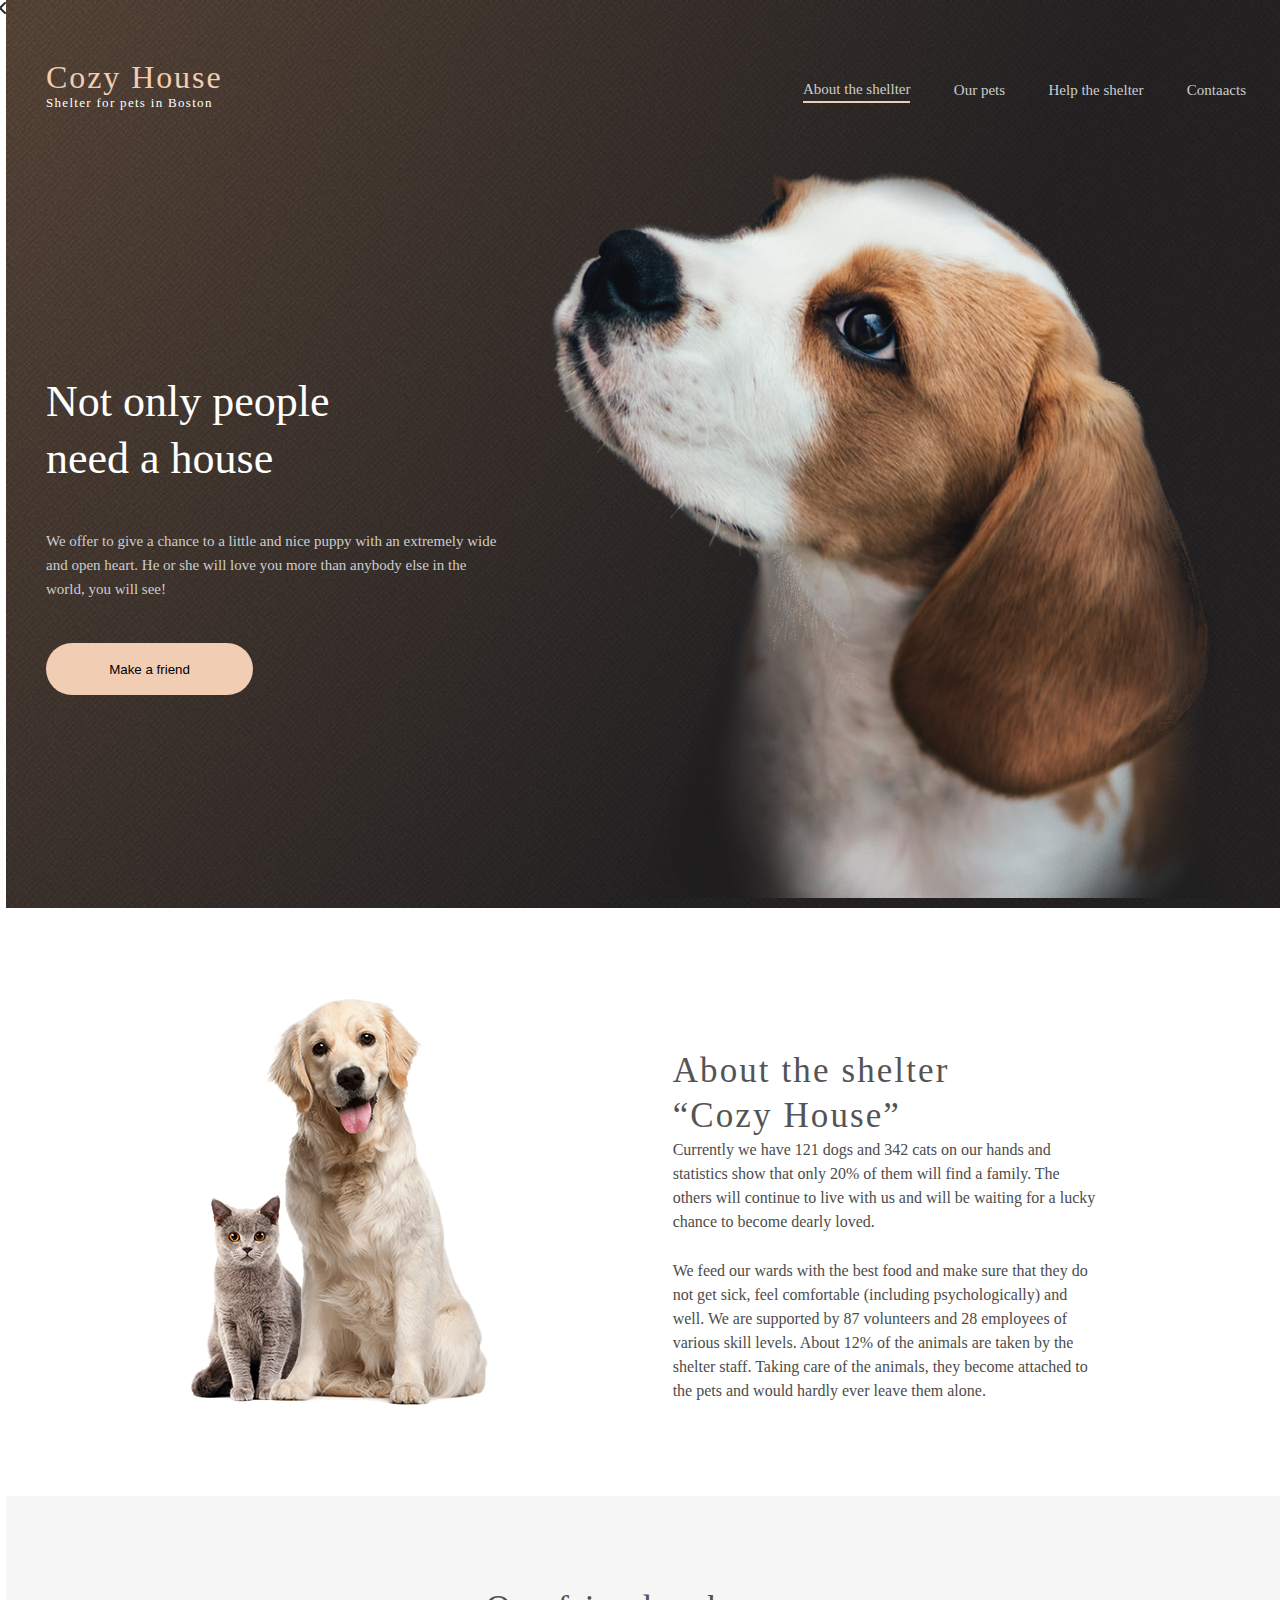
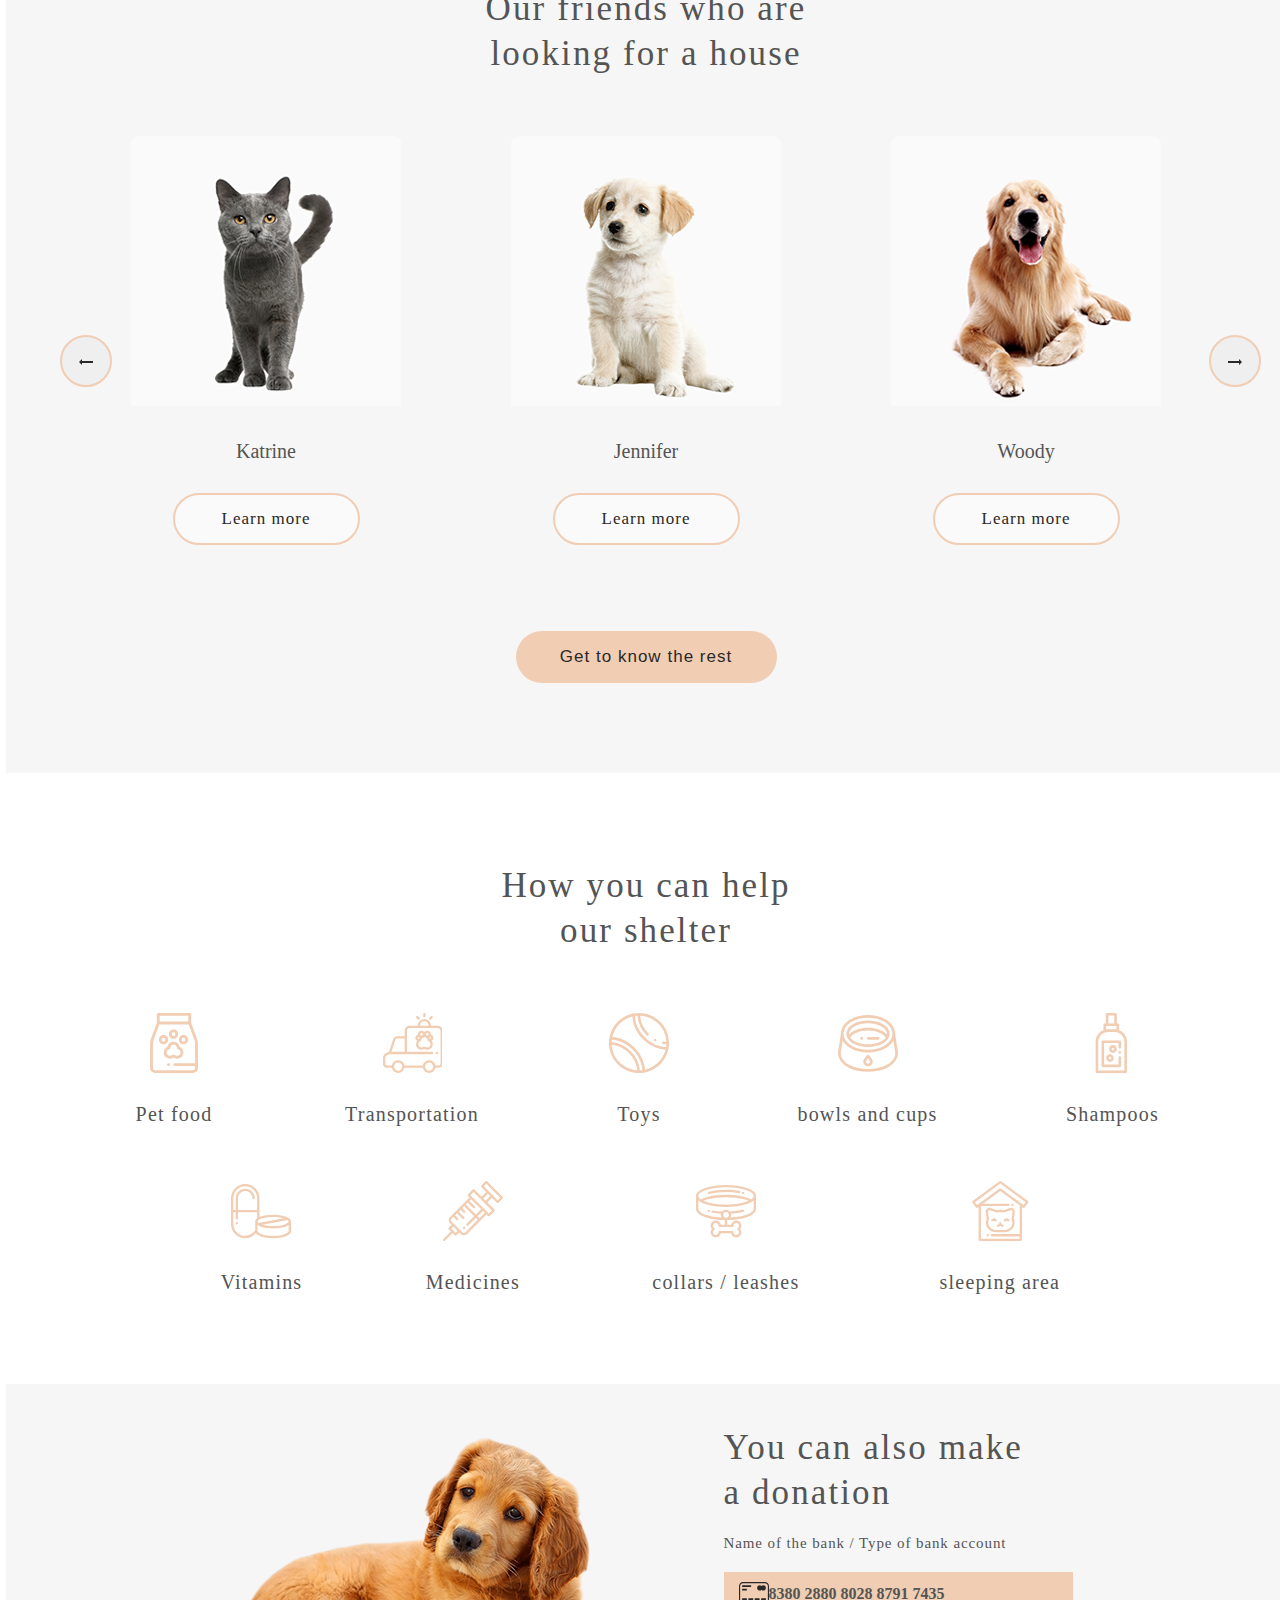
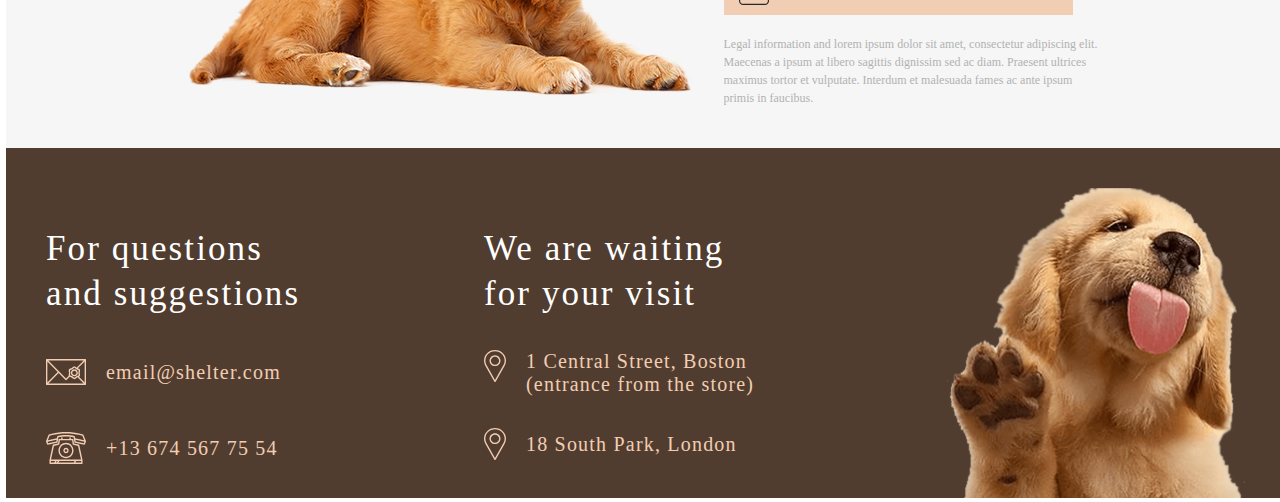
==== pages/main/index.html @ 5504fe04 "feat: add added few links" ====
<!DOCTYPE html>
<html lang="en">
<head>
    <meta charset="UTF-8">
    <meta http-equiv="X-UA-Compatible" content="IE=edge">
    <meta name="viewport" content="width=device-width, initial-scale=1.0">
    <link rel="stylesheet" href="./style.css">
    <title>Document</title>
</head>
<body>
    <div class="modal-containter">
        
        <div class="modal">
            <div class="close-btn">
                <img src="../../assets/icons/close.svg" alt="">
            </div>
        </div>
    </div>
    <main>
        
        <div class="section-one">
            <header>
                <div class="logo">
                    <h1>Cozy House</h1>
                    <p>Shelter for pets in Boston</p>
                </div>
                <div class="navigation">
                    <nav>
                        <ul>
                            <li><a href="../main/index.h.html" id="highlight">About the shellter</a></li>
                            <li><a href="../pets/index.html">Our pets</a></li>
                            <li><a href="#help">Help the shelter</a></li>
                            <li><a href="#foot">Contaacts</a></li>
                        </ul>
                    </nav>
                </div>
            </header>
            <div class="section-one-puppy">
                <div class="section-one-puppt-one">
                    <div class="puppy-h2">
                       <h2>Not only people need a house</h2>
                    </div>
                    <div class="puppy-p">
                        <p>We offer to give a chance to a little and nice puppy with an extremely wide and open heart. He or she will love you more than anybody else in the world, you will see!</p>
                    </div>
                    <div class="puppy-btn"><button onclick="btnOurFriends()">Make a friend</button></div>
                </div>
                <div class="section-one-puppt-two">
                    <img src="../../assets/images/start-screen-puppy.png" alt="puppy">
                </div>
            </div>
        </div>
        <div class="section-two">
            <div class="section-two-img">
                <img src="../../assets/images/about-pets.png" alt="about pets">
            </div>
            <div class="section-two-text">
                <div class="two-text-h2"><h2>About the shelter “Cozy House”</h2></div>
                <div class="two-text-p-one here" ><p>Currently we have 121 dogs and 342 cats on our hands and statistics show that only 20% of them will find a family. The others will continue to live with us and will be waiting for a lucky chance to become dearly loved.</p></div>
                <div class="two-text-p-two here"><p>We feed our wards with the best food and make sure that they do not get sick, feel comfortable (including psychologically) and well. We are supported by 87 volunteers and 28 employees of various skill levels. About 12% of the animals are taken by the shelter staff. Taking care of the animals, they become attached to the pets and would hardly ever leave them alone.</p></div>
            </div>
        </div>
        <div class="section-three" id="ourFriends">
            <div id="prev-Btn">
                <button><img src="../../assets/icons/Arrow-left.svg" alt="left"></button>
            </div>
            <div id="next-Btn">
                <button><img src="../../assets/icons/Arrow-right.svg" alt="right"></button>
                
            </div>

           

            <div class="section-three-box" >
                <div class="section-three-box-title">
                    <h3>Our friends who are looking for a house</h3>
                </div>
                <div class="slider-containter">
                    <div class="contener-slide" >
                        <div class="card-wrap">
                            <div class="card">
                              <img src="../../assets/images/pets-katrine.png" alt="Katrine" />
                              <p>Katrine</p>
                              <div class="learnMoreBox">
                                <button class="learnMoreBtn">Learn more</button>
                              </div>
                            </div>
                            <div class="card">
                              <img
                                src="../../assets/images/pets-jennifer.png"
                                alt="Jennifer"
                              />
                              <p>Jennifer</p>
                              <div class="learnMoreBox">
                                <button class="learnMoreBtn">Learn more</button>
                              </div>
                            </div>
                            <div class="card">
                              <img src="../../assets/images/pets-woody.png" alt="Woody" />
                              <p>Woody</p>
                              <div class="learnMoreBox">
                                <button class="learnMoreBtn">Learn more</button>
                              </div>
                            </div>
                            <div class="card">
                                <img src="../../assets/images/pets-charly.png" alt="Charly" />
                                <p>Charly</p>
                                <div class="learnMoreBox">
                                  <button class="learnMoreBtn">Learn more</button>
                                </div>
                              </div>
                              <div class="card">
                                <img src="../../assets/images/pets-sophia.png" alt="sophia" />
                                <p>Sophia</p>
                                <div class="learnMoreBox">
                                  <button class="learnMoreBtn">Learn more</button>
                                </div>
                              </div>
                              <div class="card">
                                <img src="../../assets/images/pets-freddie.png" alt="Freddie" />
                                <p>Freddie</p>
                                <div class="learnMoreBox">
                                  <button class="learnMoreBtn">Learn more</button>
                                </div>
                              </div>
                          </div>
                    </div>
                </div>        
                <div class="section-three-button">
                    <button><a href="../pets/index.html"> Get to know the rest</a></button>
                </div>     
            </div>
        </div>
        <div class="section-four" id="help">
            <div class="section-four-box">
               <div class="four-box-title">
                   <h2>How you can help our shelter</h2>
               </div>
               <div class="four-box-flex">
                <div class="one-box">
                    <div class="flex-item-one">
                        <div class="item-one-image">
                            <img src="../../assets/icons/icon-pet-food.svg" alt="petfood">
                        </div>
                        <div class="item-one-title">
                            <h4>Pet food</h4>
                        </div>
                    </div>
                    <div class="flex-item-two">
                        <div class="item-one-image">
                            <img src="../../assets/icons/icon-transportation.svg" alt="transportation">
                        </div>
                        <div class="item-one-title">
                            <h4>Transportation</h4>
                        </div>
                    </div>
                    <div class="flex-item-three">
                        <div class="item-one-image">
                            <img src="../../assets/icons/icon-toys.svg" alt="toys">
                        </div>
                        <div class="item-one-title">
                            <h4>Toys</h4>
                        </div>
                    </div>
                    <div class="flex-item-four">
                        <div class="item-one-image">
                            <img src="../../assets/icons/icon-bowls-and-cups.svg" alt="bowls-and-cups">
                        </div>
                        <div class="item-one-title">
                            <h4>bowls and cups</h4>
                        </div>
                    </div>
                    <div class="flex-item-five">
                        <div class="item-one-image">
                            <img src="../../assets/icons/icon-shampoos.svg" alt="shampoos">
                        </div>
                        <div class="item-one-title">
                            <h4>Shampoos</h4>
                        </div>
                    </div>

                </div>
                <div class="box-two">
                    <div class="flex-item-six">
                        <div class="item-one-image">
                            <img src="../../assets/icons/icon-vitamins.svg" alt="vitamins">
                        </div>
                        <div class="item-one-title">
                            <h4>Vitamins</h4>
                        </div>
                    </div>
                    <div class="flex-item-seven">
                        <div class="item-one-image">
                            <img src="../../assets/icons/icon-medicines.svg" alt="medicines">
                        </div>
                        <div class="item-one-title">
                            <h4>Medicines</h4>
                        </div>
                    </div>
                    <div class="flex-item-eight">
                        <div class="item-one-image">
                            <img src="../../assets/icons/icon-collars-leashes.svg" alt="collars-leashes">
                        </div>
                        <div class="item-one-title">
                            <h4>collars / leashes</h4>
                        </div>
                    </div>
                    <div class="flex-item-nine">
                        <div class="item-one-image">
                            <img src="../../assets/icons/icon-sleeping-area.svg" alt="sleeping-area">
                        </div>
                        <div class="item-one-title">
                            <h4>sleeping area</h4>
                        </div>
                    </div>

                </div>
            </div>
            </div>
        </div>
        <div class="section-five">
            <div class="five-box">
                <div class="five-box-img">
                    <img src="../../assets/images/donation-dog.png" alt="donation-dog">
                </div>
                <div class="five-box-textarea">
                    <div class="texarea-header">
                        <h3>You can also make a donation</h3>
                    </div>
                    <div class="textarea-bank">
                            <h5>Name of the bank / Type of bank account</h5>
                    </div>
                    <div class="textarea-bank-card">
                        <img src="../../assets/icons/credit-card.svg" alt="card">
                        <h4>8380 2880 8028 8791 7435</h4>
                    </div>
                    <div class="textarea-paragraf">
                        <p>Legal information and lorem ipsum dolor sit amet, consectetur adipiscing elit. Maecenas a ipsum at libero sagittis dignissim sed ac diam. Praesent ultrices maximus tortor et vulputate. Interdum et malesuada fames ac ante ipsum primis in faucibus.</p>
                    </div>
                </div>
            </div>
        </div>
    <footer id="foot">
        <div class="footer-box">
            <div class="footer-box-one">
                <div class="footer-box-one-title">
                    <h3>For questions and suggestions</h3>
                </div>
                <div class="footer-box-mail">
                    <div>
                        <img src="../../assets/icons/icon-email.svg" alt="email">
                     </div>
                    <a href="mailto:email@shelter.com">email@shelter.com</a>
                </div>
                <div class="footer-box-phone">
                    <div>
                       <img src="../../assets/icons/icon-phone.svg" alt="phone">
                     </div>
                    <a href="tel:+136745677554">+13 674 567 75 54</a>
                </div>
            </div>
            <div class="footer-box-two">
                <div class="box-two-title">
                    <h3>We are waiting for your visit</h3>
                </div>
                <div class="box-two-location-one">
                    <div>
                        <img src="../../assets/icons/icon-marker.svg" alt="marker">
                    </div>
                    <a href="https://goo.gl/maps/xqRSKcTbymvShxof7">
                         <h4>1 Central Street, Boston (entrance from the store)</h4>
                    </a>
                </div>
                <div class="box-two-location-two">
                    <div>
                        <img src="../../assets/icons/icon-marker.svg" alt="marker">
                    </div>
                    <a href="https://goo.gl/maps/i6EnnC2U26eGFeHZ9" target="_blank">
                       <h4>18 South Park, London </h4>
                    </a>
                </div>

            </div>
            <div class="footer-box-three">
                <img src="../../assets/images/footer-puppy.png" alt="puppy">
            </div>
        </div>
    </footer>
    </main>
    <script src="./scritp.js"></script>
</body>
</html>
---- pages/main/style.css ----
* {
    margin: 0;
    padding: 0;
    box-sizing: border-box;
    list-style: none;
    text-decoration: none;
}

body {
    display: flex;
    justify-content: center;
    position: relative;
}

main {
    width: 1280px;
    height: 100%;
    position: relative;
}

.section-one {
    background-image: url("../../assets/images/start-screen-gradient-background.jpg");
    height: 908px;
    display: flex;
    flex-direction: column;
    /* justify-content: center; */
    align-items: center;
}

header {
    width: 1200px;
    height: 60px;
    display: flex;
    justify-content: space-between;
    align-items: center;
    margin-bottom: 50px;
    margin-top: 60px;
}

.logo {
    width: 184px;
    height: 60px;
}
.logo h1 {
    display: flex;
    align-items: center;
    letter-spacing: 0.06em;
    font-size: 32px;
    line-height: 35px;
    font-weight: 400;
    color: #F1CDB3;
}

.logo p {
    font-size: 13px;
    line-height: 15px;
    font-weight: 400;
    display: flex;
    align-items: center;
    letter-spacing: 0.1em;
    color: #FFFFFF;
}

.navigation {
    width: 443px;
    height: 27px;
    display: flex;
    align-items: center;

}
.navigation nav {
    display: flex;
    width: 100%;


}

.navigation nav ul {
    display: flex;
    align-items: center;
    width: 100%;
    justify-content: space-between;
}

.navigation nav ul li {
    display: flex;
    justify-content: space-between;
    font-size: 15px;
    font-weight: 400;
    line-height: 24px;
}

.navigation nav ul li a {
    color : #CDCDCD;

}

.navigation nav ul li a:hover {
    color: #FAFAFA;
    border-bottom: 2px solid #F1CDB3;
}

nav ul li:nth-child(1) {
    border-bottom: 2px solid #F1CDB3 ;
}

.section-one-puppy {
    width: 1200px;
    height: 728px;
    display: flex;
    justify-content: space-between;
    align-items: center;
    flex-direction: row;
}

.section-one-puppt-one {
    width: 460px;
    height: 322px;
}

.puppy-h2 {
    width: 310px;
    height: 114px;
}

.puppy-h2 h2 {
    font-size: 44px;
    font-weight: 400;
    line-height: 57px;
    color: #ffffff;
}

.puppy-p {
    width: 460px;
    height: 72px;
    margin: 42px 0;
}

.puppy-p p {
    font-size: 15px;
    font-weight: 400;
    line-height: 24px;
    color: #CDCDCD;
}

.puppy-btn button {
    width: 207px;
    height: 52px;
    background-color: #F1CDB3;
    border: none;
    border-radius: 100px;
    cursor: pointer;

}

.section-one-puppt-two {
    width: 698px;
    height: 728px;
}

.section-one-puppt-two img {
    object-fit: cover;
    width: 100%;
    height: 100%;
}

@media (max-width: 770px) {
    main {
        width: 768px;
    }
    .section-one {
        width: 768px;
        height: 1165px;
    }
    header {
        width: 708px;
        margin-top: 30px;
    }
    .section-one-puppy {
        flex-direction: column;
        height: 1015px;
        width: 768px;
    }
    .section-one-puppt-two {
        width: 569px;
        height: 593px;
    }
}


/* section-two */ 

.section-two {
    width: 1280px;
    height: 588px;
    display: flex;
    justify-content: space-evenly;
    align-items: center;
    flex-direction: row;
}

.section-two-img {
    width: 300px;
    height: 408px;
}

.section-two-img img {
    object-fit: cover;
    width: 100%;
    height: 100%;
}

.section-two-text {
    width: 430px;
    height: 308px;
}

.two-text-h2 {
    width: 370px;
    height: 90px;
}

.two-text-h2 h2 {
    font-size: 35px;
    font-weight: 400;
    line-height: 45px;
    letter-spacing: 0.06em;
    color: #545454;
}

.two-text-p-one {
    width: 430px;
    height: 96px;

}

.two-text-p-two {
    margin-top: 25px;
    width: 430px;
    height: 114px;
}

.here {
    font-weight: 400;
    font-size: 15;
    line-height: 24px;
    color: #4C4C4C;
}

@media (max-width: 770px) {
    .section-two {
        width: 768px;
        height: 1048px;
        flex-direction: column-reverse;
    }
}

/* section-three */

.section-three {
    width: 1280px;
    height: 877px;
    background-color: #F6F6F6;
    display: flex;
    justify-content: center;
    align-items: center;
    position: relative;
}

.section-three-box {
    width: 1200px;
    height: 697px;
    display: flex;
    justify-content: center;
    flex-direction: column;
    align-items: center;
}

.section-three-box-title {
    width: 400px;
    height: 90px;
    margin-bottom: 60px;
    text-align: center;
    display: flex;
}

.section-three-box-title h3 {
    color: #545454;
    font-weight: 400;
    font-size: 35px;
    line-height: 45px;
    letter-spacing: 0.06em;
    
}




.slider-containter {
    width: 1200px;
    position: relative;
    display: flex;
    justify-content: center;
    height: 435px;
}

.contener-slide {
    width: 95%;
    margin: 0 auto;
    overflow: hidden;
}

.card-wrap {
    display: flex;
    width: 200%;
    justify-content: space-around;
    transition: 1s;
    
}

.card {
    width: 270px;
    height: 435px;
    background: #F6F6F6;
}

.card:hover {
    padding: 15px;
    cursor: pointer;
}
.card img {
    width: 100%;
}
.card p {
    color: #545454;
    text-align: center;
    margin: 30px 0;
    font-family: 'Georgia';
    font-style: normal;
    font-weight: 400;
    font-size: 20px;
    line-height: 23px;
    
}
.learnMoreBox{
    display: flex;
    justify-content: center;
}
.learnMoreBtn{
    color: #292929;
    font-size: 17px;
    font-family: 'Georgia';
    font-style: normal;
    border: 2px solid #F1CDB3;
    letter-spacing: 0.06em;
    padding: 10px 15px;
    border-radius: 2rem;
    cursor: pointer;
    background: #FAFAFA;
    height: 52px;
    width: 187px;
}
.learnMoreBtn:hover{
    background-color:#FDDCC4; ;
}




#prev-Btn {
    position: absolute;
    left: 54px;
    top: 50%;
    z-index: 111111;

}

#prev-Btn button {
    width: 52px;
    height: 52px;
    border: 2px solid #F1CDB3;;
    border-radius: 100px;
    cursor: pointer;

}

#next-Btn {
    position: absolute;
    right: 25px;
    top: 50%;
    z-index: 111111;

}

#next-Btn button {
    width: 52px;
    height: 52px;
    border: 2px solid #F1CDB3;;
    border-radius: 100px;
    cursor: pointer;

}

.section-three-button {
    margin-top: 60px;
}

.section-three-button button {
    width: 261px;
    height: 52px;
    background-color: #F1CDB3;
    border: none;
    border-radius: 100px;
    font-size: 17px;
    font-weight: 400;
    line-height: 22px;
    letter-spacing: 0.06em;
    color: #292929;
    cursor: pointer;
}

.section-three-button button a {
    color: #292929;
}

/* section-four */

.section-four {
    width: 1280px;
    height: 611px;
    background-color: #FFFFFF;
    display: flex;
    justify-content: center;
    align-items: center;
}

.section-four-box {
    width: 1200px;
    height: 431px;
    display: flex;
    justify-content: center;
    align-items: center;
    flex-direction: column;
}

.four-box-title {
    width: 308px;
    height: 90px;
    margin-bottom: 60px;
}

.four-box-title h2 {
    font-weight: 400;
    font-size: 35px;    
    line-height: 45px;
    letter-spacing: 0.06em;
    color: #545454;
    display: flex;
    text-align: center;
}

.four-box-flex {
    width: 1026px;
    height: 281px;
}

.one-box {
    width: 100%;
    height: 113px;
    display: flex;
    justify-content: space-between;
}
.flex-item-four {
    width: 153px;
    height: 113px;
}

.one-box > * {
    display: flex;
    justify-content: center;
    align-items: center;
    flex-direction: column;
}
.box-two > * {
    display: flex;
    justify-content: center;
    align-items: center;
    flex-direction: column;
}

.flex-item-one {
    width: 82px;
    height: 113px;
}

.flex-item-two {
    width: 150px;
    height: 113px;
}

.flex-item-three {
    width: 60px;
    height: 113px;
}


.item-one-image {
    width: 60px;
    height: 60px;
}

.item-one-image img {
    object-fit: cover;
    width: 100%;
    height: 100%;
}

.box-two {
    width: 100%;
    height: 113px;
    display: flex;
    justify-content: center;
    gap: 120px;
    margin-top: 55px;
}

.flex-item-six {
    width: 89;
    height: 113px;
}

.flex-item-seven {
    width: 101px;
    height: 113px;
}
.flex-item-eight {
    width: 165px;
    height: 113px;
}

.flex-item-nine {
    width: 143px;
    height: 113px;
}

.item-one-title {
    margin-top: 30px;
}

.item-one-title h4 {
    font-weight: 400;
    font-size: 20px;
    line-height: 23px;
    letter-spacing: 0.06em;
    color: #545454;
}

/* section-five */ 

.section-five {
    width: 1280px;
    height: 364px;
    background-color: #F6F6F6;
    display: flex;
    justify-content: center;
    align-items: center;
}


.five-box {
    width: 915px;
    height: 282px;
    display: flex;
    justify-content: center;
    align-items: center;
    gap: 30px;
}

.five-box-img {
    width: 505px;
    height: 261px;
}

.five-box-img img {
    object-fit: cover;
    width: 100%;
    height: 100%;
}

.five-box-textarea {
    width: 380px;
    height: 282px;
}

.texarea-header {
    width: 300px;
    height: 90px;
    margin-bottom: 20px;
}

.texarea-header h3 {
    font-weight: 400;
    font-size: 35px;
    line-height: 45px;
    letter-spacing: 0.06em;
    color: #545454;
}

.textarea-bank {
    width: 307px;
    height: 17px;
    margin-bottom: 20px;
}

.textarea-bank h5 {
    font-weight: 400;
    font-size: 15px;
    line-height: 110%;
    letter-spacing: 0.06em;
    color: #545454;
}

.textarea-bank-card {
    width: 349px;
    height: 43px;
    color: #545454;
    display: flex;
    align-items: center;
    background-color: #F1CDB3;
    margin-bottom: 20px;
}

.textarea-bank-card img {
  margin-left: 15px;
}


.textarea-bank-card p {
    letter-spacing: 0.06em;
    font-weight: 400;
    font-size: 20px;
    line-height: 23px;
}

.textarea-paragraf {
    width: 380;
    height: 72px;
    overflow: hidden;
}

.textarea-paragraf p {
    font-weight: 400;
    font-size: 12px;
    line-height: 18px;
    color: #B2B2B2;

}

footer {
    width: 1280px;
    height: 350px;
    background-color: #513D2F;
    display: flex;
    justify-content: center;
}

.footer-box {
    width: 1200px;
    height: 310px;
    margin-top: 40px;
    display: flex;
    justify-content: space-between;
    align-items: center;
}

.footer-box-one {
    width: 278px;
    height: 234px;
}

.footer-box-one-title {
    width: 278px;
    height: 90px;
    margin-bottom: 40px;
}



.footer-box-one-title h3 {
    font-weight: 400;
    font-size: 35px;
    line-height: 45px;
    letter-spacing: 0.06em;
    color: #FFFFFF;
}

.footer-box-mail {
    display: flex;
    width: 251px;
    height: 32px;
    align-items: center;
    margin-bottom: 44px;
}


.footer-box-mail a {
    font-weight: 400;
    font-size: 20px;
    line-height: 23px;
    letter-spacing: 0.06em;
    color: #F1CDB3;
}
.footer-box-mail div {
    width: 40px;
    height: 32px;
    margin-right: 20px;
}
.footer-box-mail div img {
    object-fit: cover;
    width: 100%;
    height: 100%;
}

.footer-box-phone {
    width: 239px;
    height: 32px;
    display: flex;
    
    align-items: center;
}
.footer-box-phone a {
    font-weight: 400;
    font-size: 20px;
    line-height: 115%;
    letter-spacing: 0.06em;
    color: #F1CDB3;
}

.footer-box-phone div {
    margin-right: 20px;
    width: 40px;
    height: 32px;
}

.footer-box-phone div img {
    object-fit: cover;
    width: 100%;
    height: 100%;
}

.footer-box-two {
    width: 302px;
    height: 234px;
}

.box-two-title {
    width: 270px;
    height: 90px;
    margin-bottom: 34px;
}
.box-two-title h3 {
    font-weight: 400;
    font-size: 35px;
    line-height: 45px;
    letter-spacing: 0.06em;
    color: #FFFFFF;
}

.location {
    width: 260px;
    height: 46px;
    display: flex;
}

.location h4 {
    font-weight: 400;
    font-size: 20px;
    line-height: 23px;
    letter-spacing: 0.06em;
    color: #F1CDB3;
}

.box-two-location-one {
    display: flex;
    width: 302px;
    height: 46px;
    margin-bottom: 32px;
}

.box-two-location-one div {
    margin-right: 20px;
}

.box-two-location-one h4 {
    font-weight: 400;
    font-size: 20px;
    line-height: 23px;
    letter-spacing: 0.06em;
    color: #F1CDB3;
}

.box-two-location-two {
    width: 302px;
    height: 32px;
    display: flex;
    align-items: center;
}

.box-two-location-two div {
    margin-right: 20px;
    width: 22px;
    height: 32px;
}
.box-two-location-two div img {
    object-fit: cover;
    width: 100%;
    height: 100%;
}

.box-two-location-two h4 {
    font-weight: 400;
    font-size: 20px;
    line-height: 23px;
    letter-spacing: 0.06em;
    color: #F1CDB3;
}

.footer-box-three {
    width: 300px;
    height: 310px;
}

.footer-box-three img {
    object-fit: cover;
    width: 100%;
    height: 100%;
}

/* .modal-containter {
    position: absolute;
    top: 0;
    left: 0;
    width: 100%;
    height: 100%;
    background-color: rgba(41, 41, 41, 0.6);;
    z-index: 999999;
    display: flex;
    justify-content: center;
    align-items: center;
}

.modal {
    width: 900px;
    height: 500px;
    background-color: #FAFAFA;
    position: relative;
}

.close-btn {
    position: absolute;
    right: -5vh;
    top: -5vh;
    width: 52px;
    height: 52px;
    border-radius: 100px;
    border: 2px solid #F1CDB3;
    display: flex;
    justify-content: center;
    align-items: center;
} */
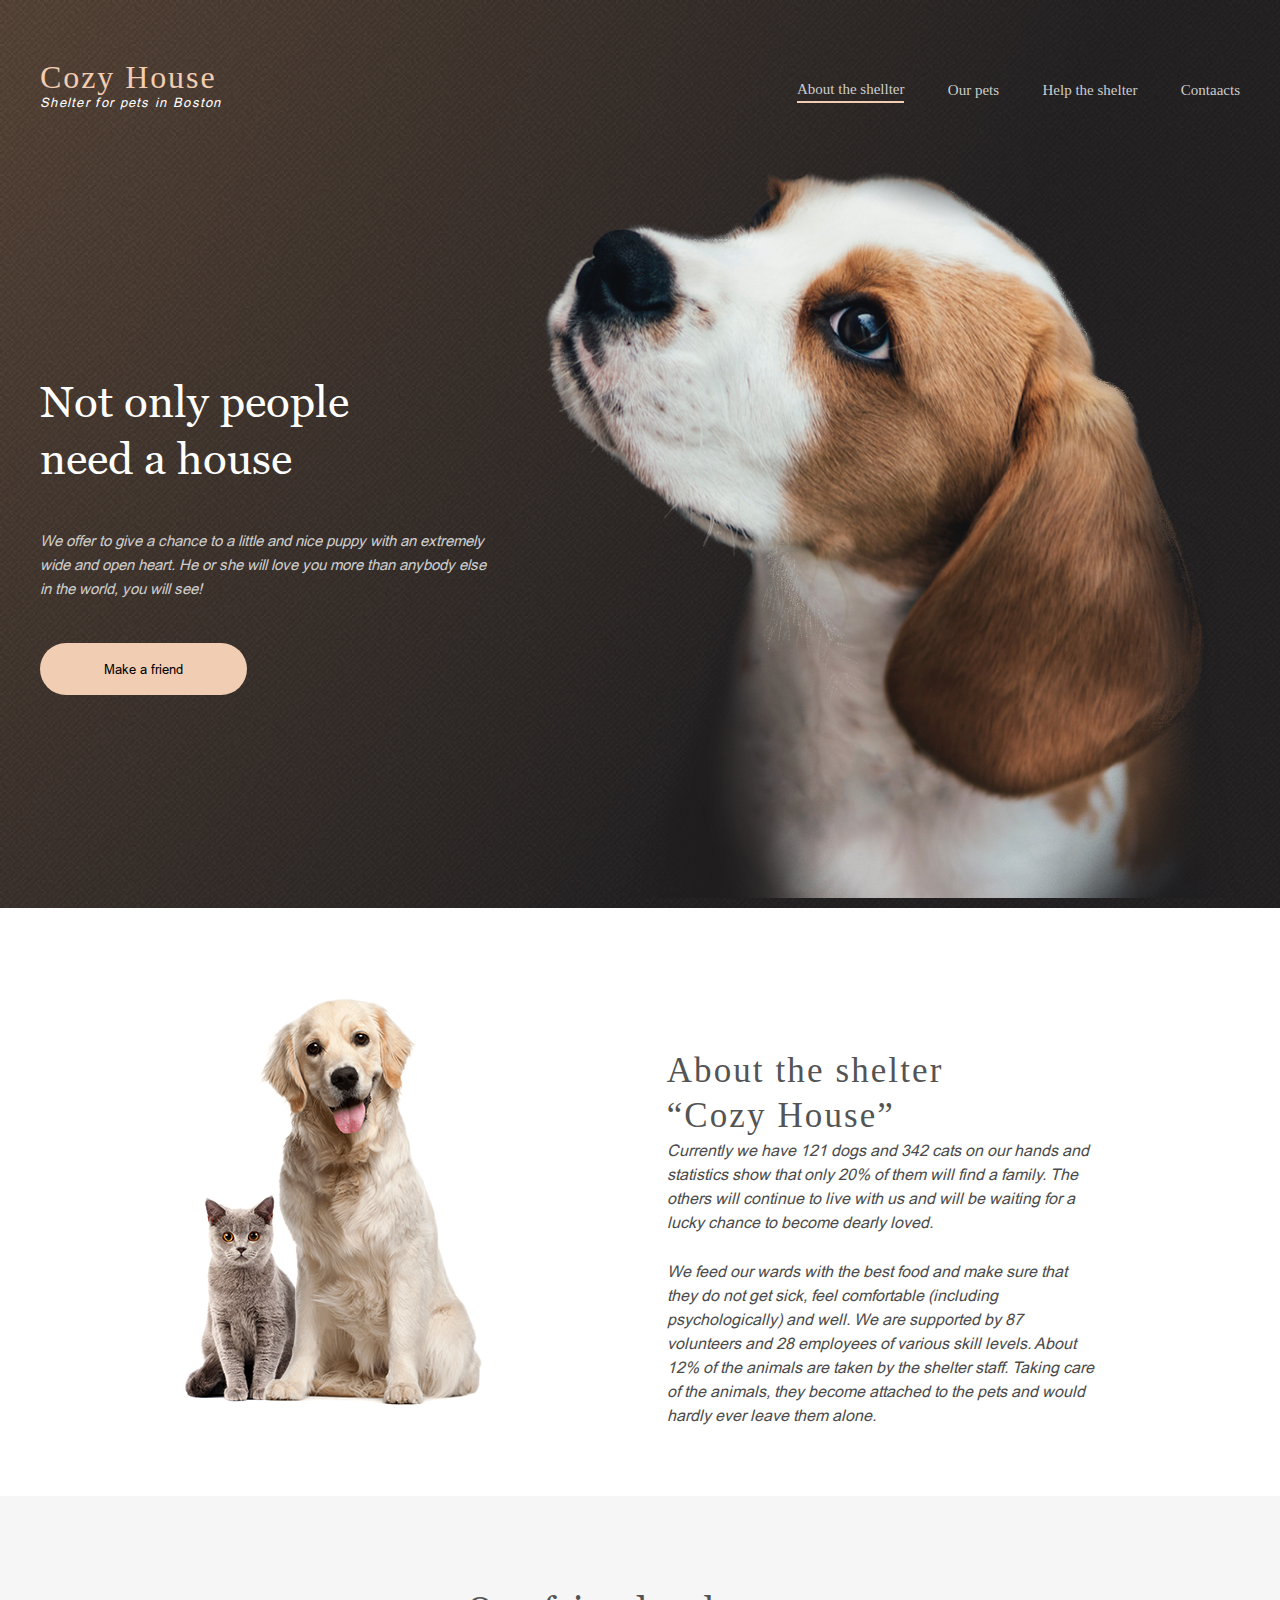
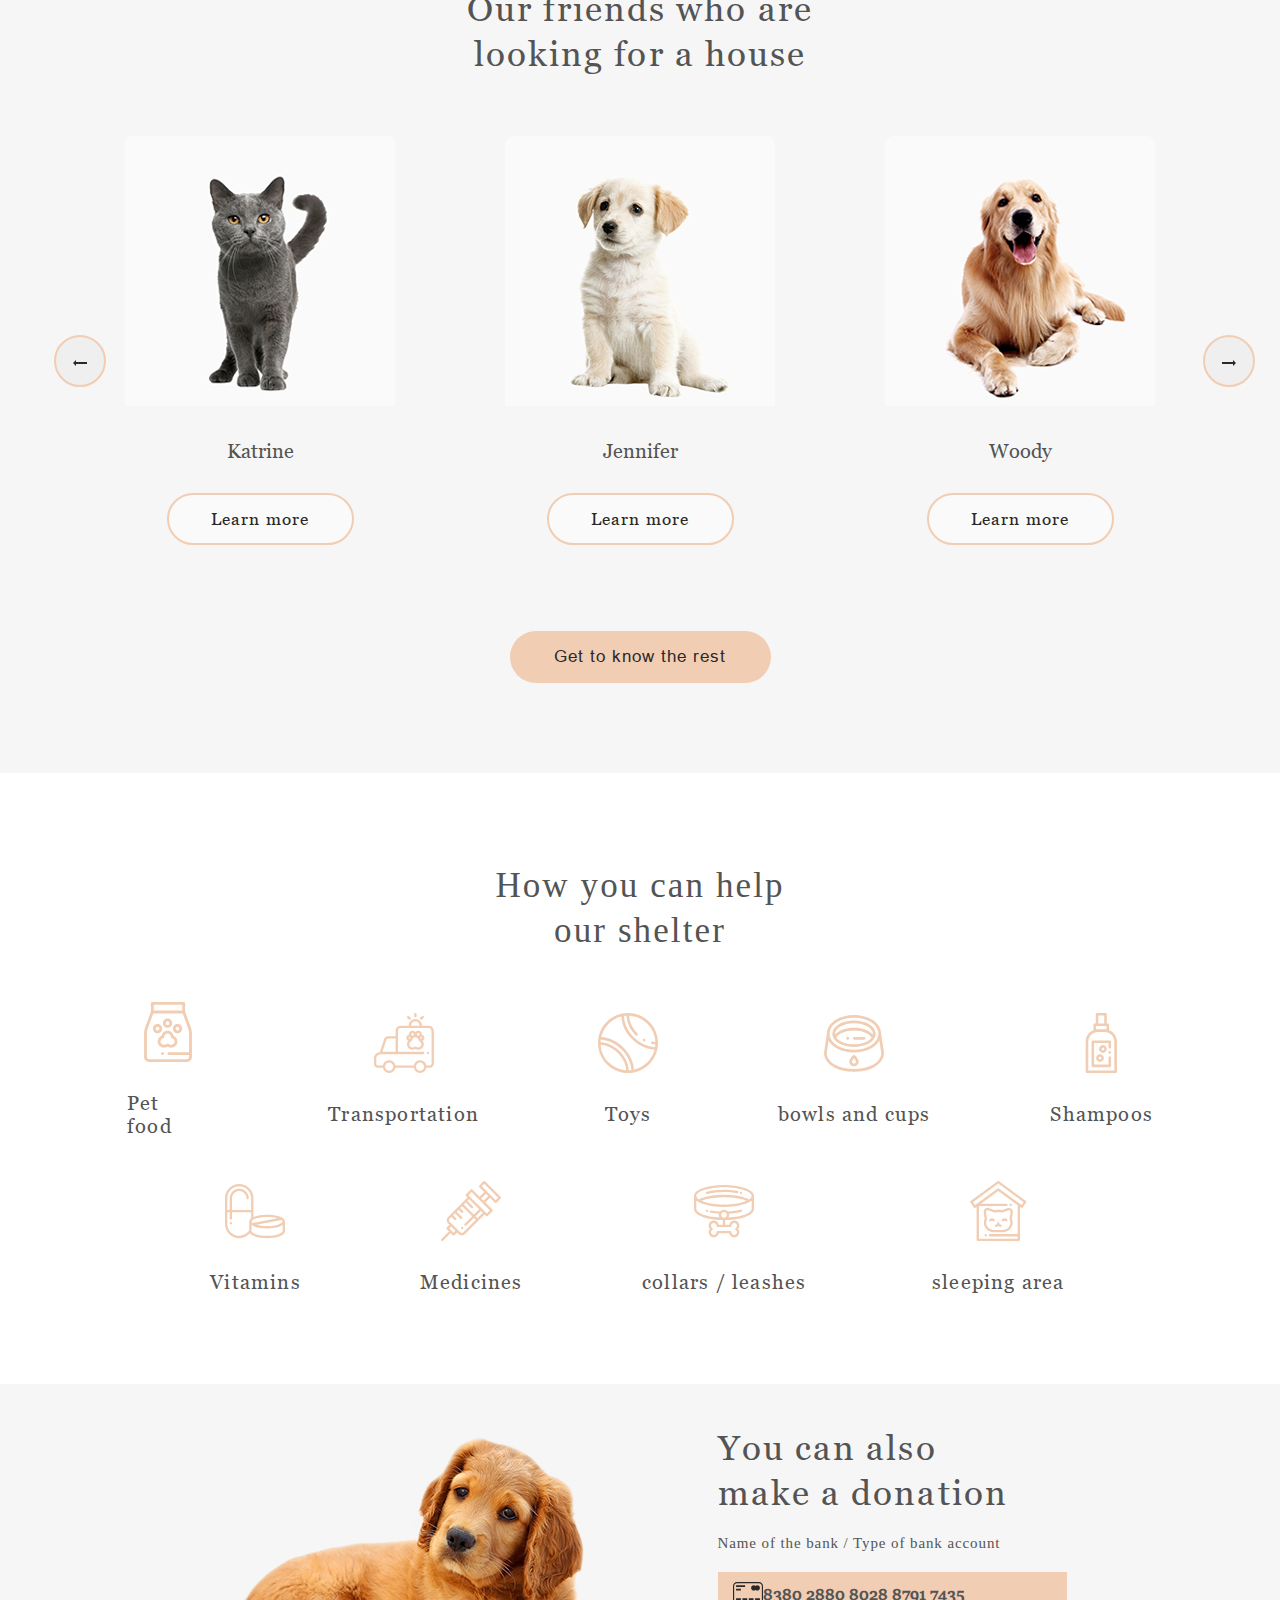
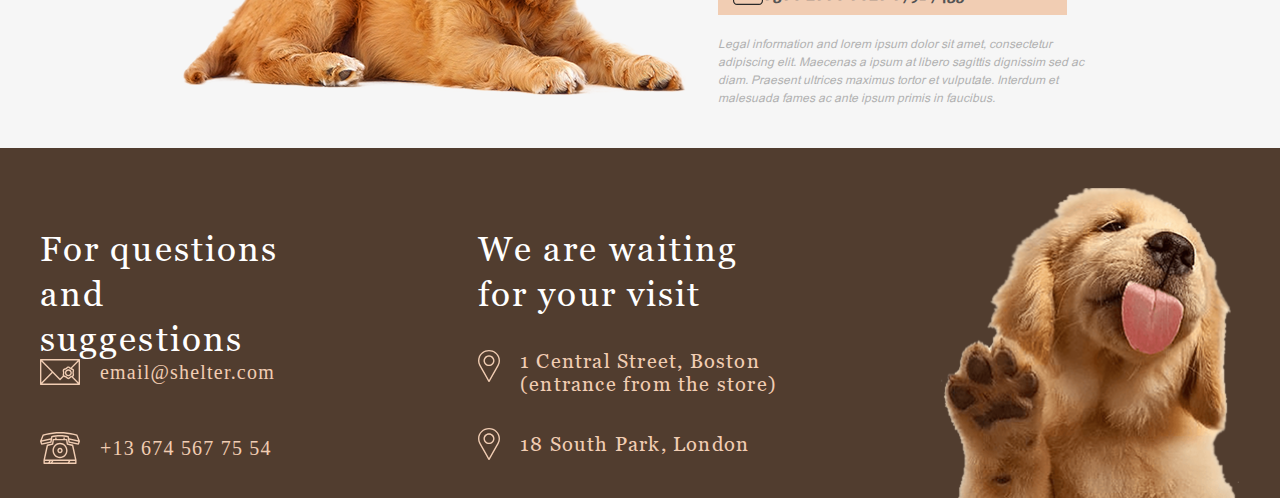
==== commit 4f71a249: "feat: add fonts" ====
--- a/pages/main/index.html
+++ b/pages/main/index.html
@@ -8,14 +8,6 @@
     <title>Document</title>
 </head>
 <body>
-    <div class="modal-containter">
-        
-        <div class="modal">
-            <div class="close-btn">
-                <img src="../../assets/icons/close.svg" alt="">
-            </div>
-        </div>
-    </div>
     <main>
         
         <div class="section-one">
@@ -37,8 +29,8 @@
             </header>
             <div class="section-one-puppy">
                 <div class="section-one-puppt-one">
-                    <div class="puppy-h2">
-                       <h2>Not only people need a house</h2>
+                    <div class="puppy-h3">
+                       <h3>Not only people need a house</h3>
                     </div>
                     <div class="puppy-p">
                         <p>We offer to give a chance to a little and nice puppy with an extremely wide and open heart. He or she will love you more than anybody else in the world, you will see!</p>
@@ -267,7 +259,7 @@
                     <div>
                         <img src="../../assets/icons/icon-marker.svg" alt="marker">
                     </div>
-                    <a href="https://goo.gl/maps/xqRSKcTbymvShxof7">
+                    <a href="https://goo.gl/maps/YngXgq2mWNd2mPq39" target="_blank">
                          <h4>1 Central Street, Boston (entrance from the store)</h4>
                     </a>
                 </div>
--- a/pages/main/style.css
+++ b/pages/main/style.css
@@ -6,6 +6,41 @@
     text-decoration: none;
 }
 
+@font-face {
+	font-family: 'Georgia';
+	src: url('../../assets/fonts/georgia.ttf');
+	src: local('Georgia Regular'), local('Georgia-Regular'),
+		url('../../assets/fonts/georgia.ttf') format('truetype');
+	font-weight: normal;
+	font-style: normal;
+}
+
+@font-face {
+	font-family: 'Arial';
+	src: url('../../assets/fonts/arial.ttf');
+	src: local('Arial Regular'), local('Arial-Regular'),
+		url('../../assets/fonts/arial.ttf') format('truetype');
+	font-weight: normal;
+	font-style: normal;
+}
+
+
+
+h3  {
+    font-family: 'Georgia';
+    font-style: normal; 
+}
+
+p {
+    font-family: 'Arial';
+    font-style: italic;
+}
+
+h4 {
+    font-family: 'Georgia';
+    font-style: normal;
+}
+
 body {
     display: flex;
     justify-content: center;
@@ -118,12 +153,12 @@
     height: 322px;
 }
 
-.puppy-h2 {
+.puppy-h3 {
     width: 310px;
     height: 114px;
 }
 
-.puppy-h2 h2 {
+.puppy-h3 h3 {
     font-size: 44px;
     font-weight: 400;
     line-height: 57px;
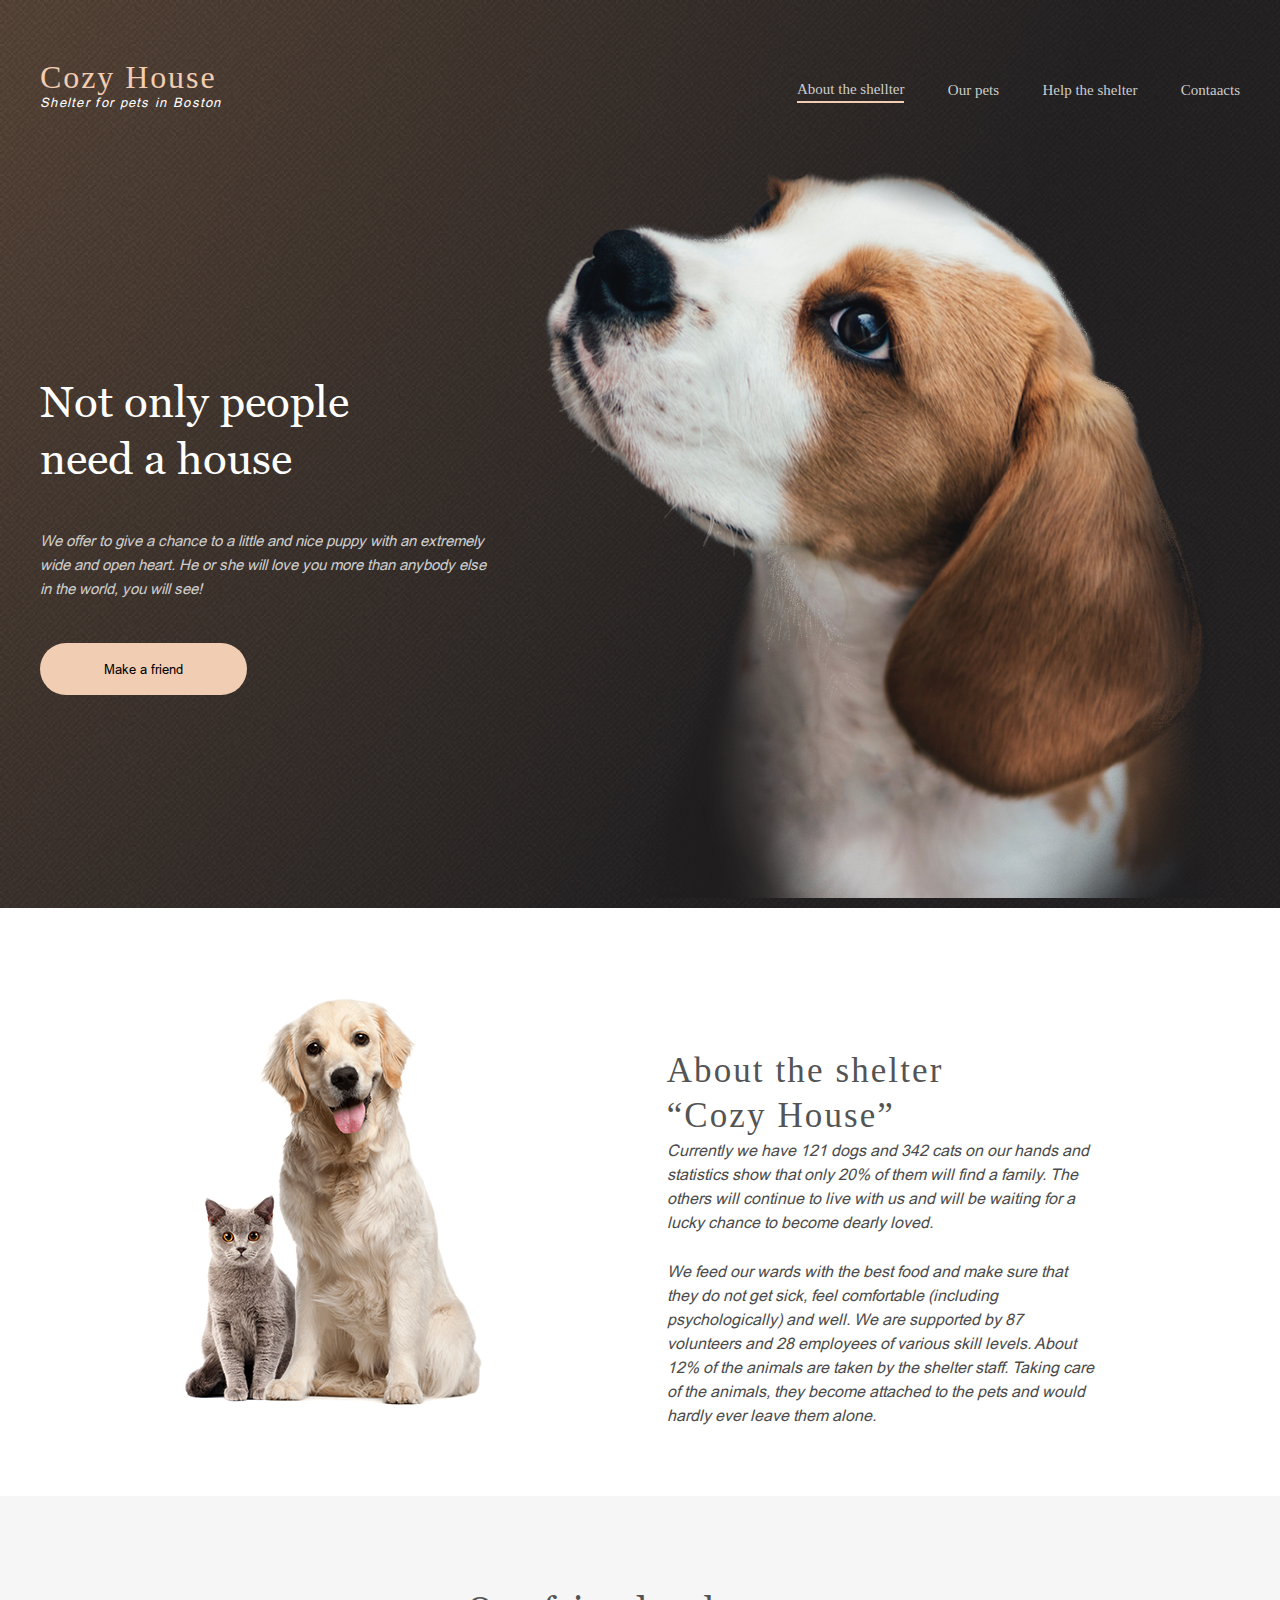
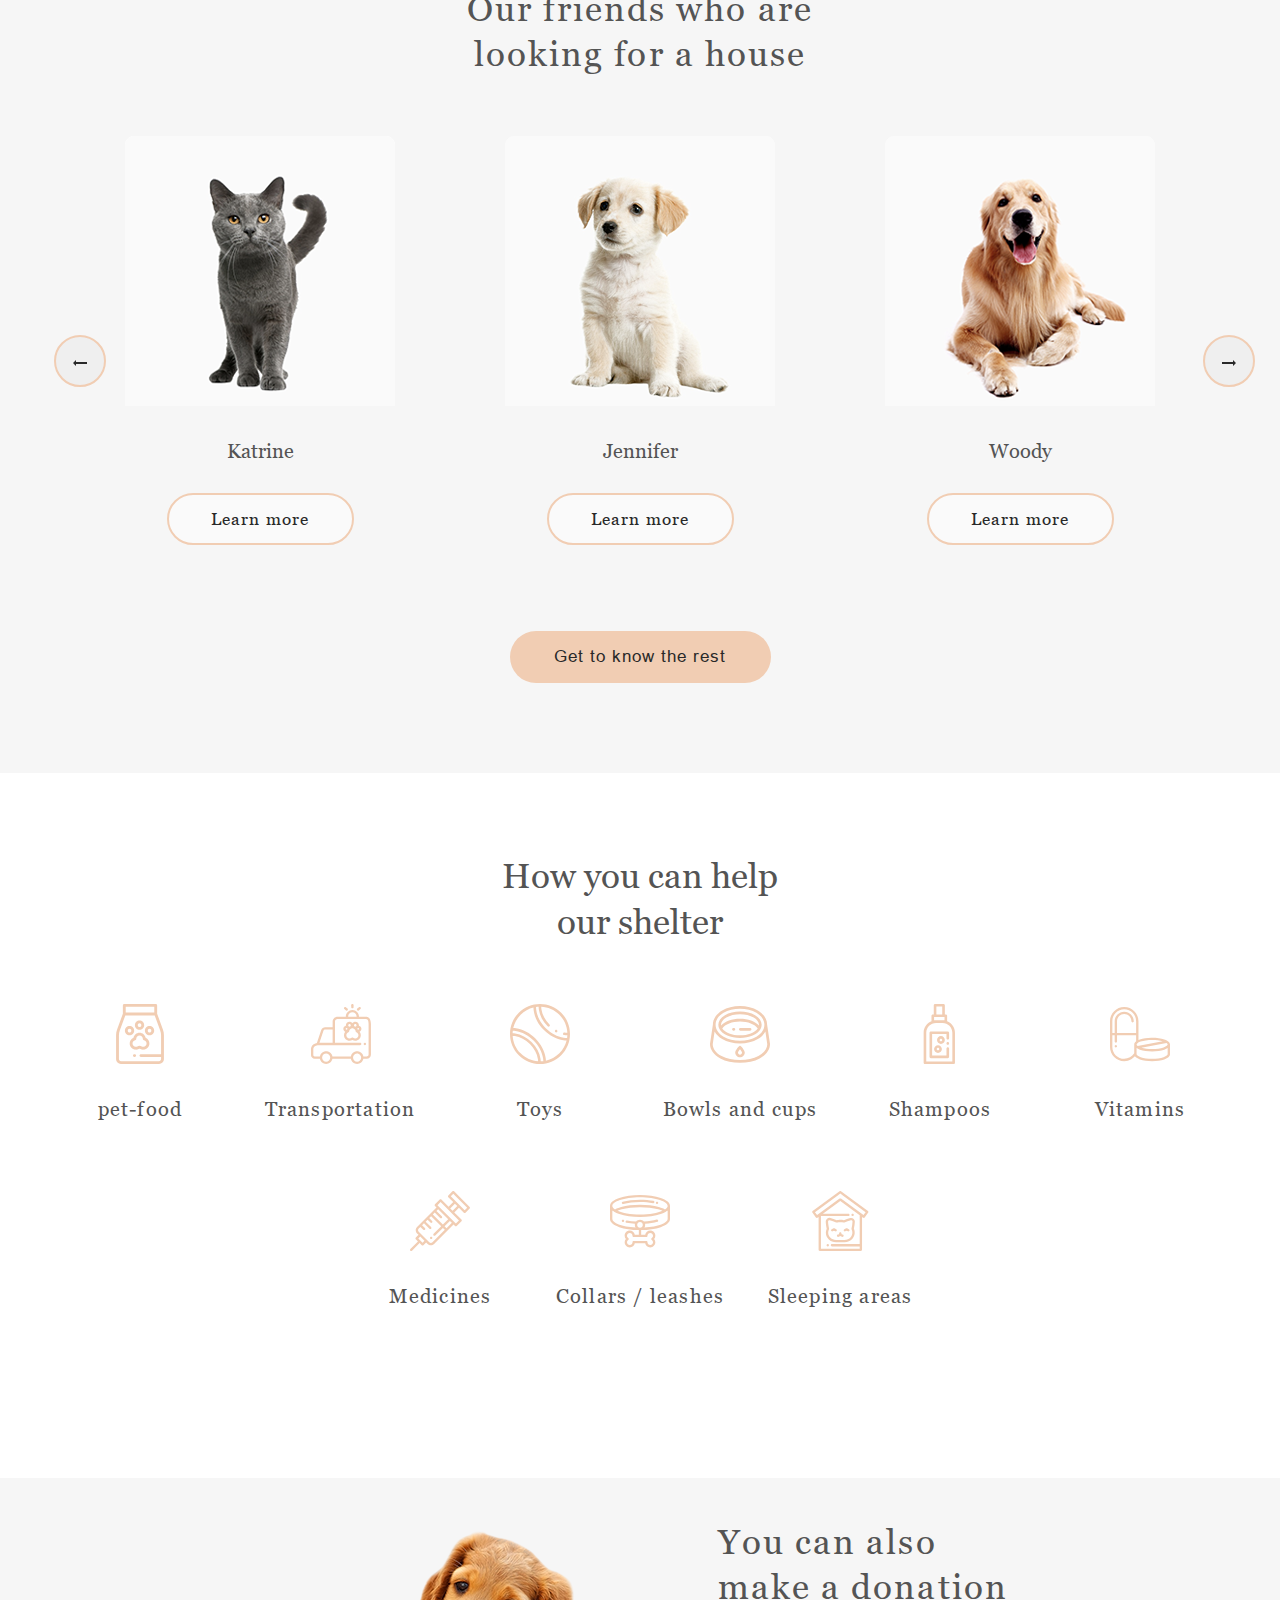
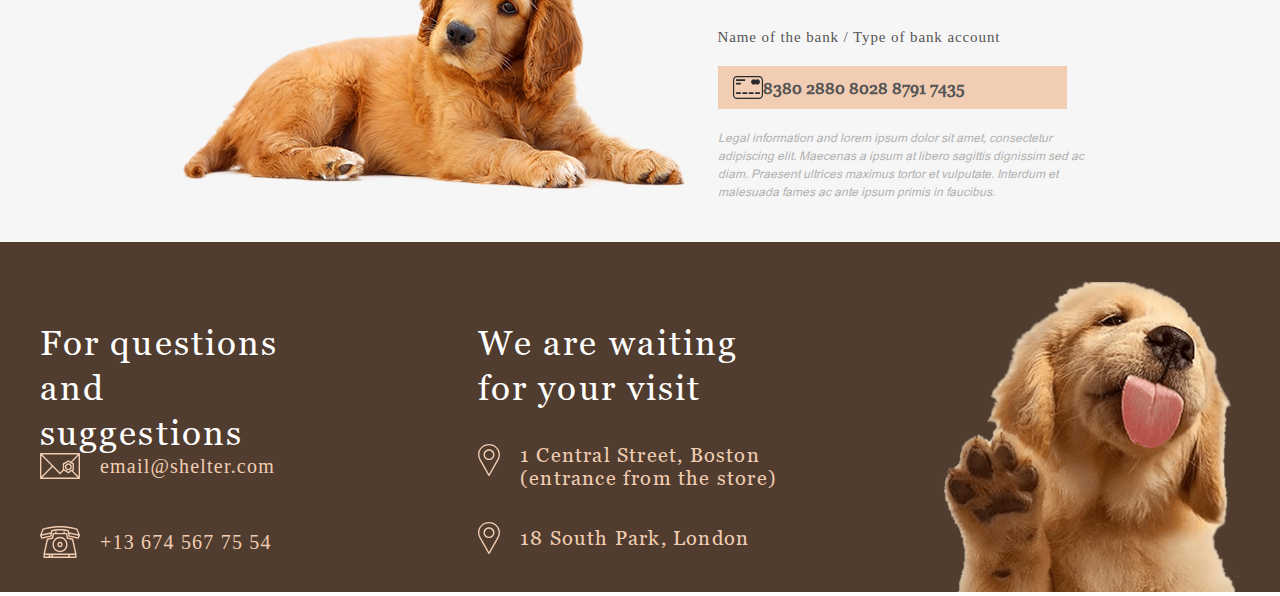
==== commit f93d7f09: "feat:add responses" ====
--- a/pages/main/index.html
+++ b/pages/main/index.html
@@ -12,20 +12,30 @@
         
         <div class="section-one">
             <header>
+                <a href="../main/index.html">
                 <div class="logo">
                     <h1>Cozy House</h1>
                     <p>Shelter for pets in Boston</p>
                 </div>
+                </a>
                 <div class="navigation">
                     <nav>
                         <ul>
-                            <li><a href="../main/index.h.html" id="highlight">About the shellter</a></li>
+                            <li><a href="#about" id="highlight">About the shellter</a></li>
                             <li><a href="../pets/index.html">Our pets</a></li>
                             <li><a href="#help">Help the shelter</a></li>
                             <li><a href="#foot">Contaacts</a></li>
                         </ul>
                     </nav>
                 </div>
+                <div class="menu-btn">
+                    <div class="menu-btn-burger"></div>
+                </div>
+                <div class="drop-down">
+                    <li><a href="#about" id="highlight">About the shellter</a></li>
+                    <li><a href="../pets/index.html">Our pets</a></li>
+                    <li><a href="#help">Help the shelter</a></li>
+                </div>
             </header>
             <div class="section-one-puppy">
                 <div class="section-one-puppt-one">
@@ -42,7 +52,7 @@
                 </div>
             </div>
         </div>
-        <div class="section-two">
+        <div class="section-two" id="about">
             <div class="section-two-img">
                 <img src="../../assets/images/about-pets.png" alt="about pets">
             </div>
@@ -77,7 +87,7 @@
                                 <button class="learnMoreBtn">Learn more</button>
                               </div>
                             </div>
-                            <div class="card">
+                            <div class="card astalavista">
                               <img
                                 src="../../assets/images/pets-jennifer.png"
                                 alt="Jennifer"
@@ -87,28 +97,28 @@
                                 <button class="learnMoreBtn">Learn more</button>
                               </div>
                             </div>
-                            <div class="card">
+                            <div class="card hide">
                               <img src="../../assets/images/pets-woody.png" alt="Woody" />
                               <p>Woody</p>
                               <div class="learnMoreBox">
                                 <button class="learnMoreBtn">Learn more</button>
                               </div>
                             </div>
-                            <div class="card">
+                            <div class="card hide">
                                 <img src="../../assets/images/pets-charly.png" alt="Charly" />
                                 <p>Charly</p>
                                 <div class="learnMoreBox">
                                   <button class="learnMoreBtn">Learn more</button>
                                 </div>
                               </div>
-                              <div class="card">
+                              <div class="card hide">
                                 <img src="../../assets/images/pets-sophia.png" alt="sophia" />
                                 <p>Sophia</p>
                                 <div class="learnMoreBox">
                                   <button class="learnMoreBtn">Learn more</button>
                                 </div>
                               </div>
-                              <div class="card">
+                              <div class="card hide">
                                 <img src="../../assets/images/pets-freddie.png" alt="Freddie" />
                                 <p>Freddie</p>
                                 <div class="learnMoreBox">
@@ -119,98 +129,81 @@
                     </div>
                 </div>        
                 <div class="section-three-button">
-                    <button><a href="../pets/index.html"> Get to know the rest</a></button>
+                    <a href="../pets/index.html">  <button> Get to know the rest</button></a>
                 </div>     
             </div>
         </div>
-        <div class="section-four" id="help">
-            <div class="section-four-box">
-               <div class="four-box-title">
-                   <h2>How you can help our shelter</h2>
-               </div>
-               <div class="four-box-flex">
-                <div class="one-box">
-                    <div class="flex-item-one">
-                        <div class="item-one-image">
-                            <img src="../../assets/icons/icon-pet-food.svg" alt="petfood">
-                        </div>
-                        <div class="item-one-title">
-                            <h4>Pet food</h4>
-                        </div>
-                    </div>
-                    <div class="flex-item-two">
-                        <div class="item-one-image">
-                            <img src="../../assets/icons/icon-transportation.svg" alt="transportation">
-                        </div>
-                        <div class="item-one-title">
-                            <h4>Transportation</h4>
-                        </div>
-                    </div>
-                    <div class="flex-item-three">
-                        <div class="item-one-image">
-                            <img src="../../assets/icons/icon-toys.svg" alt="toys">
-                        </div>
-                        <div class="item-one-title">
-                            <h4>Toys</h4>
-                        </div>
-                    </div>
-                    <div class="flex-item-four">
-                        <div class="item-one-image">
-                            <img src="../../assets/icons/icon-bowls-and-cups.svg" alt="bowls-and-cups">
-                        </div>
-                        <div class="item-one-title">
-                            <h4>bowls and cups</h4>
-                        </div>
-                    </div>
-                    <div class="flex-item-five">
-                        <div class="item-one-image">
-                            <img src="../../assets/icons/icon-shampoos.svg" alt="shampoos">
-                        </div>
-                        <div class="item-one-title">
-                            <h4>Shampoos</h4>
-                        </div>
-                    </div>
-
-                </div>
-                <div class="box-two">
-                    <div class="flex-item-six">
-                        <div class="item-one-image">
-                            <img src="../../assets/icons/icon-vitamins.svg" alt="vitamins">
-                        </div>
-                        <div class="item-one-title">
-                            <h4>Vitamins</h4>
-                        </div>
-                    </div>
-                    <div class="flex-item-seven">
-                        <div class="item-one-image">
-                            <img src="../../assets/icons/icon-medicines.svg" alt="medicines">
-                        </div>
-                        <div class="item-one-title">
-                            <h4>Medicines</h4>
-                        </div>
-                    </div>
-                    <div class="flex-item-eight">
-                        <div class="item-one-image">
-                            <img src="../../assets/icons/icon-collars-leashes.svg" alt="collars-leashes">
-                        </div>
-                        <div class="item-one-title">
-                            <h4>collars / leashes</h4>
-                        </div>
-                    </div>
-                    <div class="flex-item-nine">
-                        <div class="item-one-image">
-                            <img src="../../assets/icons/icon-sleeping-area.svg" alt="sleeping-area">
-                        </div>
-                        <div class="item-one-title">
-                            <h4>sleeping area</h4>
-                        </div>
-                    </div>
-
-                </div>
-            </div>
-            </div>
-        </div>
-        <div class="section-five">
+        <div class="help" id="help">
+            <div class="help-center">
+              <div class="help-heading">
+                <h3>How you can help our shelter</h3>
+              </div>
+              <div class="list">
+                    <div class="list-column">
+                    <img
+                        src="../../assets/icons/icon-pet-food.svg"
+                        alt="pet-food"
+                    />
+                    <h4>pet-food</h4>
+                    </div>
+                    <div class="list-column">
+                    <img
+                        src="../../assets/icons/icon-transportation.svg"
+                        alt="Transportation"
+                    />
+                    <h4>Transportation</h4>
+                    </div>
+                    <div class="list-column">
+                    <img src="../../assets/icons/icon-toys.svg" alt="Toys" />
+                    <h4>Toys</h4>
+                    </div>
+                    <div class="list-column">
+                    <img
+                        src="../../assets/icons/icon-bowls-and-cups.svg"
+                        alt="Bowls and cups"
+                    />
+                    <h4>Bowls and cups</h4>
+                    </div>
+                    <div class="list-column">
+                    <img
+                        src="../../assets/icons/icon-shampoos.svg"
+                        id="box6"
+                        alt="Shampoos"
+                    />
+                    <h4>Shampoos</h4>
+                    </div>
+                    <div class="list-column">
+                    <img
+                        src="../../assets/icons/icon-vitamins.svg"
+                        alt="Vitamins"
+                    />
+                    <h4>Vitamins</h4>
+                    </div>
+                    <div class="list-column">
+                    <img
+                        src="../../assets/icons/icon-medicines.svg"
+                        alt="Medicines"
+                    />
+                    <h4>Medicines</h4>
+                    </div>
+                    <div class="list-column">
+                    <img
+                        src="../../assets/icons/icon-collars-leashes.svg"
+                        alt="Collars / leashes"
+                    />
+                    <h4>Collars / leashes</h4>
+                    </div>
+                    <div class="list-column">
+                    <img
+                        src="../../assets/icons/icon-sleeping-area.svg"
+                        alt="Sleeping areas"
+                    />
+                    <h4>Sleeping areas</h4>
+                    </div>
+              </div>
+            </div>
+          </div>
+          <div class="section-five">
             <div class="five-box">
                 <div class="five-box-img">
                     <img src="../../assets/images/donation-dog.png" alt="donation-dog">
--- a/pages/main/style.css
+++ b/pages/main/style.css
@@ -52,6 +52,11 @@
     height: 100%;
     position: relative;
 }
+@media (max-width: 324px) {
+    main {
+        width: 320px;
+    }
+}
 
 .section-one {
     background-image: url("../../assets/images/start-screen-gradient-background.jpg");
@@ -70,12 +75,23 @@
     align-items: center;
     margin-bottom: 50px;
     margin-top: 60px;
-}
+    position: relative;
+}
+
 
 .logo {
     width: 184px;
     height: 60px;
 }
+@media (max-width: 325px) {
+    header {
+       width: 100%;
+    }
+    .logo{
+        position: absolute;
+    }
+}
+
 .logo h1 {
     display: flex;
     align-items: center;
@@ -103,6 +119,12 @@
     align-items: center;
 
 }
+
+@media (max-width: 400px) {
+    .navigation {
+        display: none;
+    }
+}
 .navigation nav {
     display: flex;
     width: 100%;
@@ -139,6 +161,66 @@
     border-bottom: 2px solid #F1CDB3 ;
 }
 
+.menu-btn {
+    position: relative;
+    display: flex;
+    justify-content: center;
+    align-items: center;
+    width: 30px;
+    height: 22px;
+    cursor: pointer;
+    transition:  all 0.5s ease-in-out;
+    display: none;
+}
+
+.menu-btn-burger {
+    width: 30px;
+    height: 2px;
+    background-color: #fff;
+    border-radius: 5px;
+    transition: all .5s ease-in-out;
+}
+
+.menu-btn-burger::before,
+.menu-btn-burger::after{
+    content: "";
+    position: absolute;
+    width: 30px;
+    height: 2px;
+    background-color: #fff;
+    border-radius: 5px;
+    transition: all .5s ease-in-out;
+}
+
+.menu-btn-burger::before {
+    transform:  translateY(-10px);
+}
+.menu-btn-burger::after {
+    transform:  translateY(10px);
+}
+
+.menu-btn.open .menu-btn-burger {
+    transform:  translate(-10px);
+    background: transparent;
+    box-shadow: none;
+    
+}
+.menu-btn.open .menu-btn-burger::before {
+    transform: rotate(-90deg) translateY(-5px);
+}
+.menu-btn.open .menu-btn-burger::after {
+    transform: rotate(-90deg) ;
+}
+
+.drop-down {
+    position: absolute;
+    right: 0;
+    top: 0;
+    display: none;
+}
+
+/* Section one  */
+
 .section-one-puppy {
     width: 1200px;
     height: 728px;
@@ -148,15 +230,20 @@
     flex-direction: row;
 }
 
+
+
 .section-one-puppt-one {
     width: 460px;
     height: 322px;
 }
 
+
 .puppy-h3 {
     width: 310px;
     height: 114px;
-}
+
+}
+
 
 .puppy-h3 h3 {
     font-size: 44px;
@@ -177,6 +264,8 @@
     line-height: 24px;
     color: #CDCDCD;
 }
+
+
 
 .puppy-btn button {
     width: 207px;
@@ -188,6 +277,8 @@
 
 }
 
+
+
 .section-one-puppt-two {
     width: 698px;
     height: 728px;
@@ -198,27 +289,69 @@
     width: 100%;
     height: 100%;
 }
+@media (max-width: 322px) {
+
+    .section-one-puppy {
+        width: 320px;
+    }
+    .section-one-puppt-one {
+        width: 320px;
+        
+    }
+    .puppy-h3 {
+        width: 300px;
+        height: 64;
+        margin: 0 auto;
+    }
+    .puppy-h3 h3 {
+        font-size: 25px;
+        line-height: 32px;
+        letter-spacing: 0.06em;
+    }
+    .puppy-p {
+        width: 300px;
+        height: 96px;
+        margin: 42px 10px;
+    }
+    .section-one-puppt-two {
+        width: 320px;
+        height: 271px;
+        display: flex;
+        justify-content: center;
+        margin-left: 5rem;
+    }
+    .section-one-puppt-two img {
+        width: 260px;
+        height: 271px;
+    }
+} 
 
 @media (max-width: 770px) {
     main {
         width: 768px;
+        height: auto;
     }
     .section-one {
         width: 768px;
-        height: 1165px;
+        height: auto;
     }
     header {
         width: 708px;
         margin-top: 30px;
+        height: auto;
     }
     .section-one-puppy {
         flex-direction: column;
-        height: 1015px;
+        height: auto;
         width: 768px;
     }
     .section-one-puppt-two {
         width: 569px;
-        height: 593px;
+        height: auto;
+        margin-top: 4rem;
+    }
+    .section-one-puppt-two {
+
     }
 }
 
@@ -233,6 +366,8 @@
     align-items: center;
     flex-direction: row;
 }
+
+
 
 .section-two-img {
     width: 300px;
@@ -255,6 +390,7 @@
     height: 90px;
 }
 
+
 .two-text-h2 h2 {
     font-size: 35px;
     font-weight: 400;
@@ -280,6 +416,35 @@
     font-size: 15;
     line-height: 24px;
     color: #4C4C4C;
+}
+@media (max-width: 322px) {
+    .section-two {
+        width: 320px;
+        height: auto;
+    }
+    .section-two-img {
+        width: 260px;
+        height: 353px;
+    }
+   .section-two-text {
+       width: 300px;
+       height: 493px;
+       display: flex;
+       justify-content: center;
+       flex-direction: column;
+   }
+   .section-two-text h2 {
+        font-size: 25px;
+        line-height: 32px;
+        padding: 0 60px;
+   }
+   .here {
+       width: 270px;
+       height: auto;
+   }
+   .here p {
+       padding: 0 15px;
+   }
 }
 
 @media (max-width: 770px) {
@@ -290,6 +455,9 @@
     }
 }
 
+
+
+
 /* section-three */
 
 .section-three {
@@ -310,6 +478,8 @@
     flex-direction: column;
     align-items: center;
 }
+
+
 
 .section-three-box-title {
     width: 400px;
@@ -318,6 +488,18 @@
     text-align: center;
     display: flex;
 }
+@media(max-width: 770px) {
+    .section-three {
+        width: 768px;
+    }
+    .section-three-box {
+        width: 780px;
+    }
+    .section-three-box-title  {
+        height: auto;
+    }
+}
+
 
 .section-three-box-title h3 {
     color: #545454;
@@ -327,7 +509,6 @@
     letter-spacing: 0.06em;
     
 }
-
 
 
 
@@ -338,6 +519,7 @@
     justify-content: center;
     height: 435px;
 }
+ 
 
 .contener-slide {
     width: 95%;
@@ -350,7 +532,6 @@
     width: 200%;
     justify-content: space-around;
     transition: 1s;
-    
 }
 
 .card {
@@ -358,6 +539,22 @@
     height: 435px;
     background: #F6F6F6;
 }
+
+@media(max-width: 770px)  {
+    .slider-containter {
+        width: 768px;
+        
+    }
+    .card-wrap  {
+        width: 70%;
+        margin: 0 auto;
+    }
+    .hide {
+        display: none;
+    }
+}
+
+
 
 .card:hover {
     padding: 15px;
@@ -426,6 +623,45 @@
     z-index: 111111;
 
 }
+@media (max-width: 322px) {
+    /* .section-three {
+        width: 320px;
+    } */
+    .section-three-box {
+        width: 320px;
+    }
+    .section-three-box-title {
+        width: 300px;
+        height: 64px;
+    }
+    .section-three-box-title h3 {
+        font-size: 25px;
+        line-height: 32px;
+    }
+    .slider-containter {
+        width: 320px;
+    }
+    .card-wrap  {
+        width: 70%;
+        margin: 0 auto;
+    }
+    .astalavista {
+        display: none;
+    }
+    #next-Btn {
+        bottom: 0px;
+        right: 250px;
+    }
+    #prev-Btn {
+        position: absolute;
+        left: 250px;
+        bottom:  0;
+        z-index: 111111;
+    
+    }
+}
+
+
 
 #next-Btn button {
     width: 52px;
@@ -460,136 +696,78 @@
 
 /* section-four */
 
-.section-four {
-    width: 1280px;
-    height: 611px;
-    background-color: #FFFFFF;
-    display: flex;
-    justify-content: center;
-    align-items: center;
-}
-
-.section-four-box {
-    width: 1200px;
-    height: 431px;
-    display: flex;
-    justify-content: center;
-    align-items: center;
-    flex-direction: column;
-}
-
-.four-box-title {
-    width: 308px;
-    height: 90px;
-    margin-bottom: 60px;
-}
-
-.four-box-title h2 {
-    font-weight: 400;
-    font-size: 35px;    
-    line-height: 45px;
-    letter-spacing: 0.06em;
+
+.help{
+    width: 94%;
+    margin: 0 auto;
+}
+
+.help-center{
+    margin-bottom: 100px;
+}
+
+.help-heading{
+    display: flex;
+    justify-content: center;
+    align-items: center;
+    text-align: center;
+    margin-top: 80px;
+}
+.help-heading h3{
+    display: flex;
+    justify-content: center;
+    align-items: center;
+    text-align: center;
+    font-weight: 400;
+    font-size: 35px;
+    line-height: 130%;
+    max-width: 308px;
     color: #545454;
-    display: flex;
+    font-family: 'Georgia';
+    font-style: normal;
+}
+.list-column{
+    width: 200px;
+    margin-bottom: 70px;
+  
+  
+}
+.list-column h4{
+    font-family: 'Georgia';
+    font-style: normal;
+    font-weight: 400;
+    font-size: 20px;
+    line-height: 115%;
+    letter-spacing: 0.06em;
+    color: #545454;
+}
+.list-column img {
+    margin-bottom: 30px;
+}
+.list{
+    max-width: 1280px;
+    display: flex;
+    justify-content: center;
+    align-items: center;
+    flex-wrap: wrap;
+    margin: 0 auto;
     text-align: center;
-}
-
-.four-box-flex {
-    width: 1026px;
-    height: 281px;
-}
-
-.one-box {
-    width: 100%;
-    height: 113px;
-    display: flex;
-    justify-content: space-between;
-}
-.flex-item-four {
-    width: 153px;
-    height: 113px;
-}
-
-.one-box > * {
-    display: flex;
-    justify-content: center;
-    align-items: center;
-    flex-direction: column;
-}
-.box-two > * {
-    display: flex;
-    justify-content: center;
-    align-items: center;
-    flex-direction: column;
-}
-
-.flex-item-one {
-    width: 82px;
-    height: 113px;
-}
-
-.flex-item-two {
-    width: 150px;
-    height: 113px;
-}
-
-.flex-item-three {
-    width: 60px;
-    height: 113px;
-}
-
-
-.item-one-image {
-    width: 60px;
-    height: 60px;
-}
-
-.item-one-image img {
-    object-fit: cover;
-    width: 100%;
-    height: 100%;
-}
-
-.box-two {
-    width: 100%;
-    height: 113px;
-    display: flex;
-    justify-content: center;
-    gap: 120px;
-    margin-top: 55px;
-}
-
-.flex-item-six {
-    width: 89;
-    height: 113px;
-}
-
-.flex-item-seven {
-    width: 101px;
-    height: 113px;
-}
-.flex-item-eight {
-    width: 165px;
-    height: 113px;
-}
-
-.flex-item-nine {
-    width: 143px;
-    height: 113px;
-}
-
-.item-one-title {
-    margin-top: 30px;
-}
-
-.item-one-title h4 {
-    font-weight: 400;
-    font-size: 20px;
-    line-height: 23px;
-    letter-spacing: 0.06em;
-    color: #545454;
-}
-
+    margin-top: 60px;
+
+}
+@media (max-width: 322px) {
+    .help {
+        width: 320px;
+    }
+    .help-center {
+        width: 320px;
+    }
+    .list {
+        width: 320px;
+        display: grid;
+        grid-template-columns: repeat(2, 1fr);
+    }   
+}
 /* section-five */ 
 
 .section-five {
@@ -601,7 +779,11 @@
     align-items: center;
 }
 
-
+@media(max-width: 768px) {
+    .section-five {
+        width: 768px;
+    }
+}
 .five-box {
     width: 915px;
     height: 282px;
@@ -609,7 +791,21 @@
     justify-content: center;
     align-items: center;
     gap: 30px;
-}
+    flex-direction: row;
+}
+
+@media(max-width: 770px) {
+    .section-five {
+        width: 768px;
+        height: auto;
+    }
+    .five-box {
+        flex-direction: column-reverse;
+        height: auto;
+    }
+
+}
+
 
 .five-box-img {
     width: 505px;
@@ -622,6 +818,7 @@
     height: 100%;
 }
 
+
 .five-box-textarea {
     width: 380px;
     height: 282px;
@@ -641,6 +838,7 @@
     color: #545454;
 }
 
+
 .textarea-bank {
     width: 307px;
     height: 17px;
@@ -677,6 +875,43 @@
     line-height: 23px;
 }
 
+@media (max-width:320px) {
+    /* .section-five {
+        width: 320px;
+    } */
+    .five-box {
+        width: 320px;
+    }
+    .five-box-img {
+        width: 260px;
+        height: 135px;
+    }
+    .texarea-header {
+        width: 300px;
+        height: 64px;
+        display: flex;
+        justify-content: center;
+        align-items: center;
+        text-align: center;
+        margin: 0 auto;
+    }
+    .texarea-header h3 {
+        font-weight: 400;
+        font-size: 25px;
+        line-height: 32px;
+    }
+    .textarea-bank {
+        width: 273px;
+        height: 24px;
+        margin: 0 auto;
+    }
+    .textarea-bank-card {
+        width: 281px;
+        height: 43px;
+        margin: 15px auto;
+
+    }
+}
 .textarea-paragraf {
     width: 380;
     height: 72px;
@@ -706,8 +941,36 @@
     display: flex;
     justify-content: space-between;
     align-items: center;
-}
-
+    flex-direction: row;
+}
+@media (max-width: 322px) {
+    footer {
+        width: 320px;
+    }
+    .footer-box {
+        width: 320px;
+        flex-direction: column;
+        gap: 10vw;
+    }
+}
+
+@media (max-width: 770px) {
+    footer {
+        width: 768px;
+        height: auto;
+    }
+    .footer-box {
+        width: 768px;
+        flex-wrap: wrap;
+        height: auto;
+        justify-content: space-evenly;
+        align-items: center;
+    }
+  
+    .footer-box-three {
+        margin: 10vw 0 4px 0;
+    }
+}
 .footer-box-one {
     width: 278px;
     height: 234px;
@@ -718,6 +981,7 @@
     height: 90px;
     margin-bottom: 40px;
 }
+
 
 
 
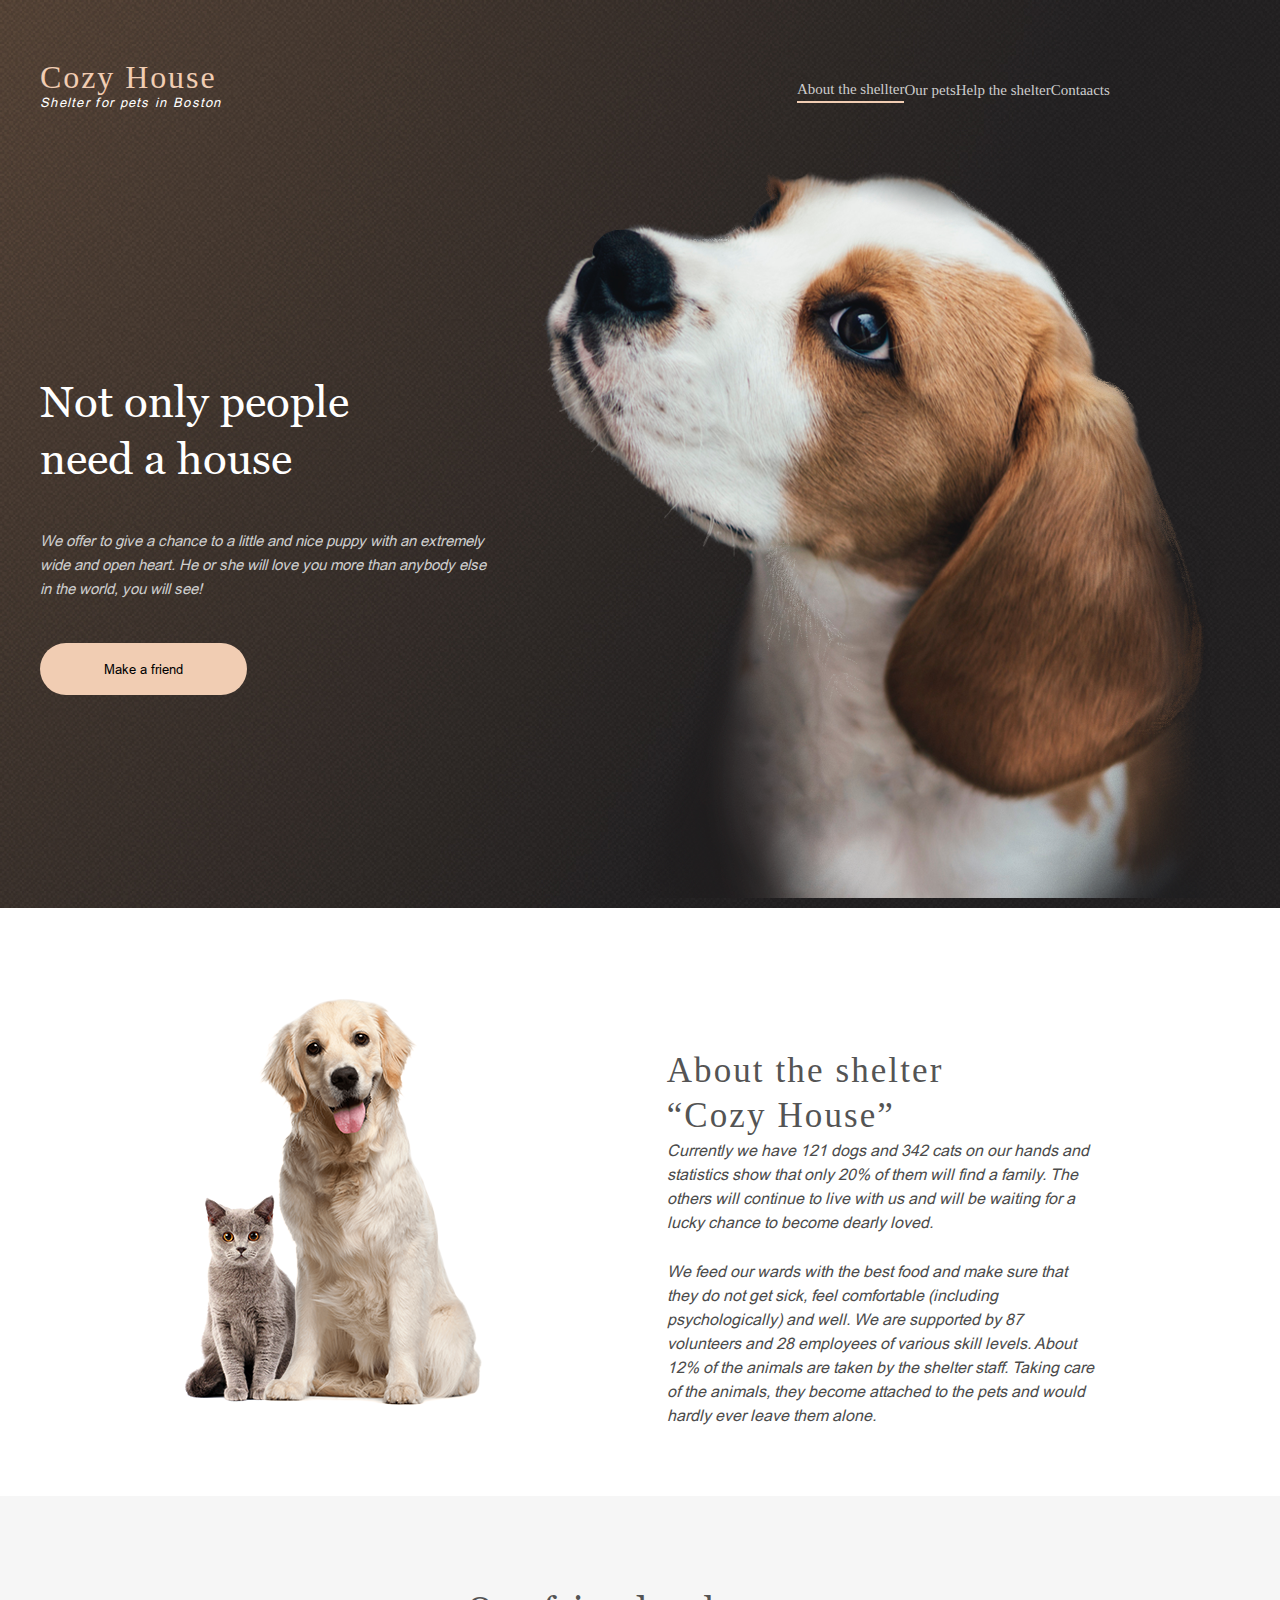
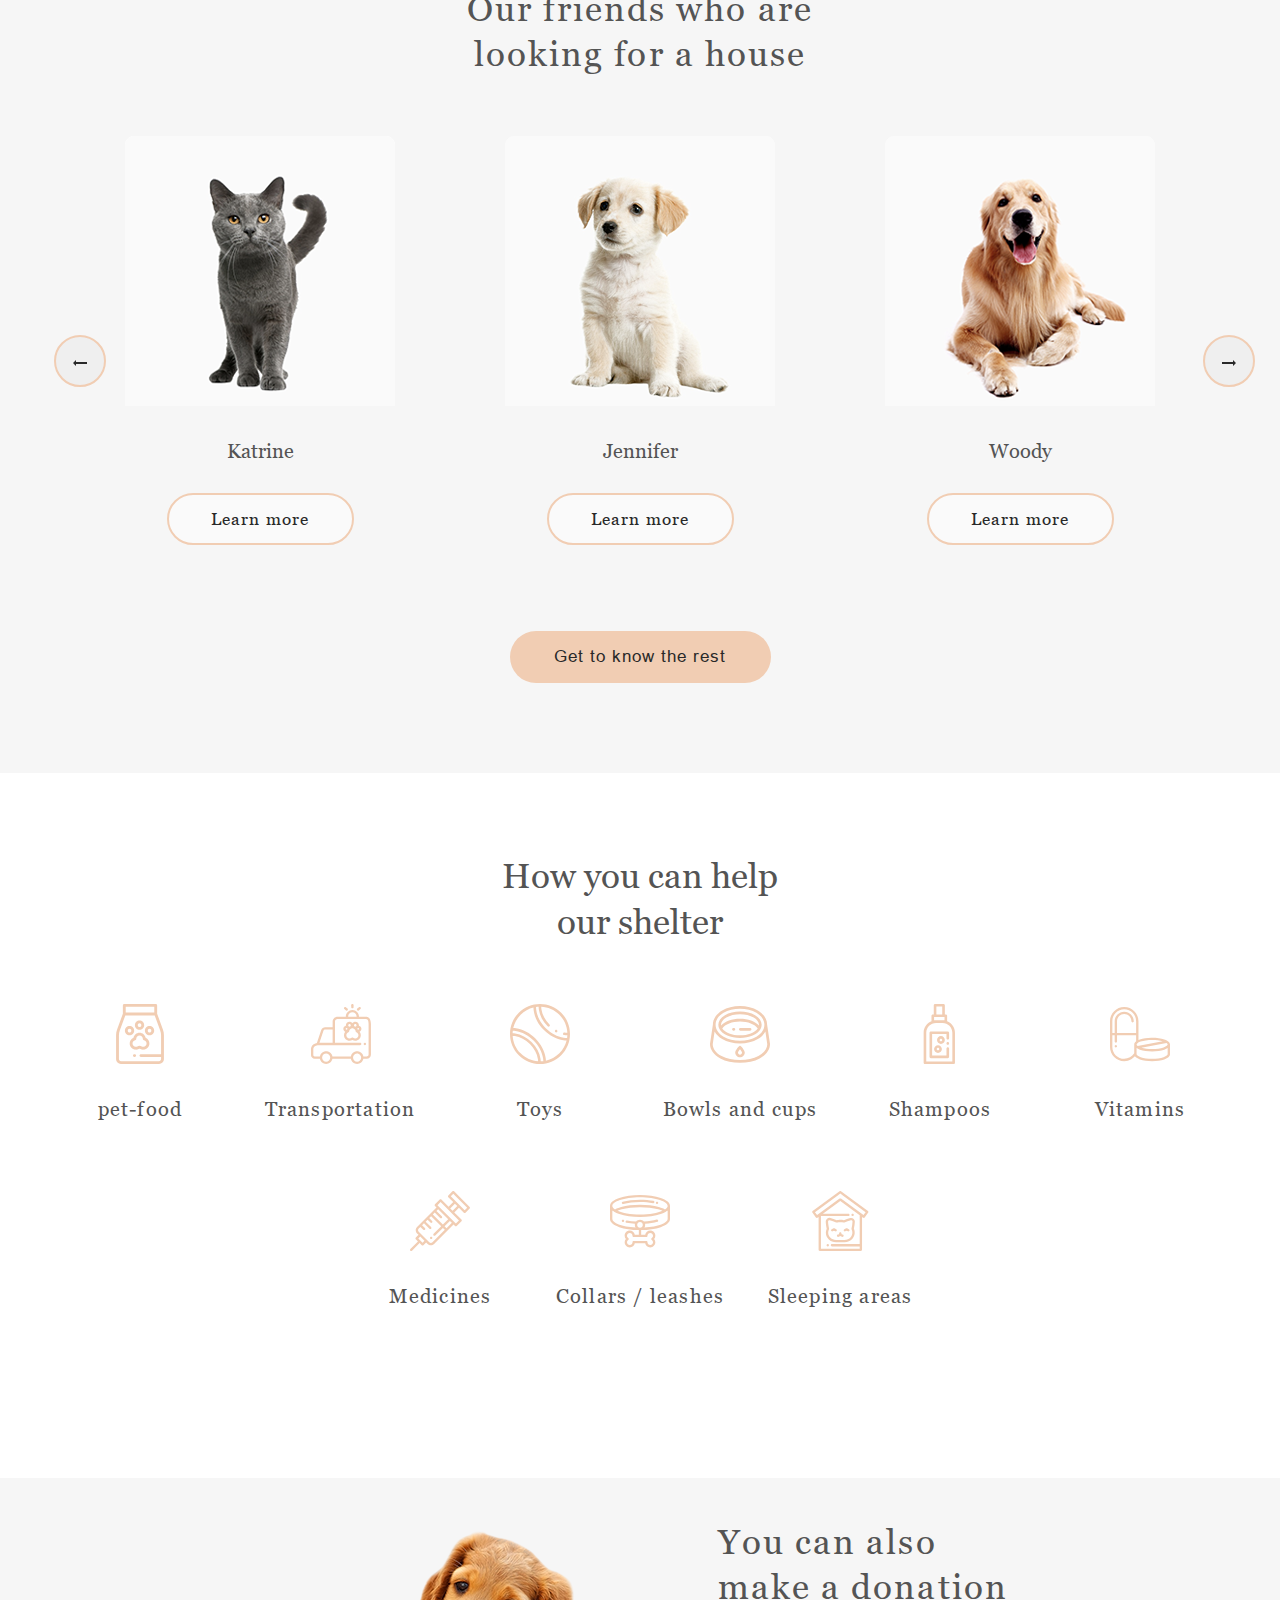
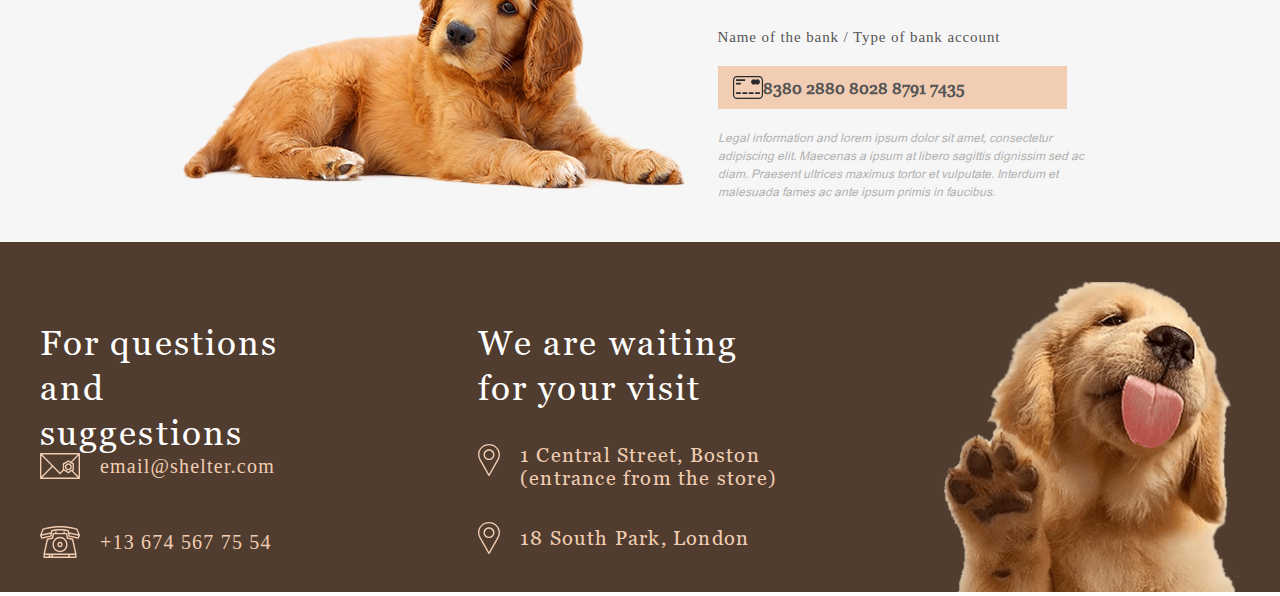
==== commit 318344ca: "feat:changed media" ====
--- a/pages/main/index.html
+++ b/pages/main/index.html
@@ -11,32 +11,26 @@
     <main>
         
         <div class="section-one">
-            <header>
-                <a href="../main/index.html">
-                <div class="logo">
-                    <h1>Cozy House</h1>
-                    <p>Shelter for pets in Boston</p>
-                </div>
-                </a>
-                <div class="navigation">
-                    <nav>
-                        <ul>
-                            <li><a href="#about" id="highlight">About the shellter</a></li>
-                            <li><a href="../pets/index.html">Our pets</a></li>
-                            <li><a href="#help">Help the shelter</a></li>
-                            <li><a href="#foot">Contaacts</a></li>
-                        </ul>
-                    </nav>
-                </div>
-                <div class="menu-btn">
-                    <div class="menu-btn-burger"></div>
-                </div>
-                <div class="drop-down">
-                    <li><a href="#about" id="highlight">About the shellter</a></li>
-                    <li><a href="../pets/index.html">Our pets</a></li>
-                    <li><a href="#help">Help the shelter</a></li>
-                </div>
-            </header>
+                <header>
+                        <a href="../main/index.html">
+                        <div class="logo">
+                            <h1>Cozy House</h1>
+                            <p>Shelter for pets in Boston</p>
+                        </div>
+                        </a>
+                        <div class="navigation">
+                            <nav>
+                                <ul>
+                                    <li><a href="#about" id="highlight">About the shellter</a></li>
+                                    <li><a href="../pets/index.html">Our pets</a></li>
+                                    <li><a href="#help">Help the shelter</a></li>
+                                    <li><a href="#foot">Contaacts</a></li>
+                                </ul>
+                            </nav>
+                        </div>
+
+                </header>
+        
             <div class="section-one-puppy">
                 <div class="section-one-puppt-one">
                     <div class="puppy-h3">
--- a/pages/main/style.css
+++ b/pages/main/style.css
@@ -52,11 +52,7 @@
     height: 100%;
     position: relative;
 }
-@media (max-width: 324px) {
-    main {
-        width: 320px;
-    }
-}
+
 
 .section-one {
     background-image: url("../../assets/images/start-screen-gradient-background.jpg");
@@ -83,14 +79,6 @@
     width: 184px;
     height: 60px;
 }
-@media (max-width: 325px) {
-    header {
-       width: 100%;
-    }
-    .logo{
-        position: absolute;
-    }
-}
 
 .logo h1 {
     display: flex;
@@ -117,20 +105,10 @@
     height: 27px;
     display: flex;
     align-items: center;
-
-}
-
-@media (max-width: 400px) {
-    .navigation {
-        display: none;
-    }
-}
-.navigation nav {
-    display: flex;
-    width: 100%;
-
-
-}
+    
+}
+
+
 
 .navigation nav ul {
     display: flex;
@@ -145,6 +123,7 @@
     font-size: 15px;
     font-weight: 400;
     line-height: 24px;
+    gap: ;
 }
 
 .navigation nav ul li a {
@@ -161,63 +140,10 @@
     border-bottom: 2px solid #F1CDB3 ;
 }
 
-.menu-btn {
-    position: relative;
-    display: flex;
-    justify-content: center;
-    align-items: center;
-    width: 30px;
-    height: 22px;
-    cursor: pointer;
-    transition:  all 0.5s ease-in-out;
-    display: none;
-}
-
-.menu-btn-burger {
-    width: 30px;
-    height: 2px;
-    background-color: #fff;
-    border-radius: 5px;
-    transition: all .5s ease-in-out;
-}
-
-.menu-btn-burger::before,
-.menu-btn-burger::after{
-    content: "";
-    position: absolute;
-    width: 30px;
-    height: 2px;
-    background-color: #fff;
-    border-radius: 5px;
-    transition: all .5s ease-in-out;
-}
-
-.menu-btn-burger::before {
-    transform:  translateY(-10px);
-}
-.menu-btn-burger::after {
-    transform:  translateY(10px);
-}
-
-.menu-btn.open .menu-btn-burger {
-    transform:  translate(-10px);
-    background: transparent;
-    box-shadow: none;
-    
-}
-.menu-btn.open .menu-btn-burger::before {
-    transform: rotate(-90deg) translateY(-5px);
-}
-.menu-btn.open .menu-btn-burger::after {
-    transform: rotate(-90deg) ;
-}
-
-.drop-down {
-    position: absolute;
-    right: 0;
-    top: 0;
-    display: none;
-}
+
+
+
+
 
 /* Section one  */
 
@@ -289,71 +215,8 @@
     width: 100%;
     height: 100%;
 }
-@media (max-width: 322px) {
-
-    .section-one-puppy {
-        width: 320px;
-    }
-    .section-one-puppt-one {
-        width: 320px;
-        
-    }
-    .puppy-h3 {
-        width: 300px;
-        height: 64;
-        margin: 0 auto;
-    }
-    .puppy-h3 h3 {
-        font-size: 25px;
-        line-height: 32px;
-        letter-spacing: 0.06em;
-    }
-    .puppy-p {
-        width: 300px;
-        height: 96px;
-        margin: 42px 10px;
-    }
-    .section-one-puppt-two {
-        width: 320px;
-        height: 271px;
-        display: flex;
-        justify-content: center;
-        margin-left: 5rem;
-    }
-    .section-one-puppt-two img {
-        width: 260px;
-        height: 271px;
-    }
-} 
-
-@media (max-width: 770px) {
-    main {
-        width: 768px;
-        height: auto;
-    }
-    .section-one {
-        width: 768px;
-        height: auto;
-    }
-    header {
-        width: 708px;
-        margin-top: 30px;
-        height: auto;
-    }
-    .section-one-puppy {
-        flex-direction: column;
-        height: auto;
-        width: 768px;
-    }
-    .section-one-puppt-two {
-        width: 569px;
-        height: auto;
-        margin-top: 4rem;
-    }
-    .section-one-puppt-two {
-
-    }
-}
+
+
 
 
 /* section-two */ 
@@ -417,43 +280,7 @@
     line-height: 24px;
     color: #4C4C4C;
 }
-@media (max-width: 322px) {
-    .section-two {
-        width: 320px;
-        height: auto;
-    }
-    .section-two-img {
-        width: 260px;
-        height: 353px;
-    }
-   .section-two-text {
-       width: 300px;
-       height: 493px;
-       display: flex;
-       justify-content: center;
-       flex-direction: column;
-   }
-   .section-two-text h2 {
-        font-size: 25px;
-        line-height: 32px;
-        padding: 0 60px;
-   }
-   .here {
-       width: 270px;
-       height: auto;
-   }
-   .here p {
-       padding: 0 15px;
-   }
-}
-
-@media (max-width: 770px) {
-    .section-two {
-        width: 768px;
-        height: 1048px;
-        flex-direction: column-reverse;
-    }
-}
+
 
 
 
@@ -488,17 +315,7 @@
     text-align: center;
     display: flex;
 }
-@media(max-width: 770px) {
-    .section-three {
-        width: 768px;
-    }
-    .section-three-box {
-        width: 780px;
-    }
-    .section-three-box-title  {
-        height: auto;
-    }
-}
+
 
 
 .section-three-box-title h3 {
@@ -540,19 +357,7 @@
     background: #F6F6F6;
 }
 
-@media(max-width: 770px)  {
-    .slider-containter {
-        width: 768px;
-        
-    }
-    .card-wrap  {
-        width: 70%;
-        margin: 0 auto;
-    }
-    .hide {
-        display: none;
-    }
-}
+
 
 
 
@@ -622,43 +427,6 @@
     top: 50%;
     z-index: 111111;
 
-}
-@media (max-width: 322px) {
-    /* .section-three {
-        width: 320px;
-    } */
-    .section-three-box {
-        width: 320px;
-    }
-    .section-three-box-title {
-        width: 300px;
-        height: 64px;
-    }
-    .section-three-box-title h3 {
-        font-size: 25px;
-        line-height: 32px;
-    }
-    .slider-containter {
-        width: 320px;
-    }
-    .card-wrap  {
-        width: 70%;
-        margin: 0 auto;
-    }
-    .astalavista {
-        display: none;
-    }
-    #next-Btn {
-        bottom: 0px;
-        right: 250px;
-    }
-    #prev-Btn {
-        position: absolute;
-        left: 250px;
-        bottom:  0;
-        z-index: 111111;
-    
-    }
 }
 
 
@@ -755,19 +523,7 @@
     margin-top: 60px;
 
 }
-@media (max-width: 322px) {
-    .help {
-        width: 320px;
-    }
-    .help-center {
-        width: 320px;
-    }
-    .list {
-        width: 320px;
-        display: grid;
-        grid-template-columns: repeat(2, 1fr);
-    }   
-}
+
 /* section-five */ 
 
 .section-five {
@@ -779,11 +535,7 @@
     align-items: center;
 }
 
-@media(max-width: 768px) {
-    .section-five {
-        width: 768px;
-    }
-}
+
 .five-box {
     width: 915px;
     height: 282px;
@@ -794,17 +546,7 @@
     flex-direction: row;
 }
 
-@media(max-width: 770px) {
-    .section-five {
-        width: 768px;
-        height: auto;
-    }
-    .five-box {
-        flex-direction: column-reverse;
-        height: auto;
-    }
-
-}
+
 
 
 .five-box-img {
@@ -875,43 +617,7 @@
     line-height: 23px;
 }
 
-@media (max-width:320px) {
-    /* .section-five {
-        width: 320px;
-    } */
-    .five-box {
-        width: 320px;
-    }
-    .five-box-img {
-        width: 260px;
-        height: 135px;
-    }
-    .texarea-header {
-        width: 300px;
-        height: 64px;
-        display: flex;
-        justify-content: center;
-        align-items: center;
-        text-align: center;
-        margin: 0 auto;
-    }
-    .texarea-header h3 {
-        font-weight: 400;
-        font-size: 25px;
-        line-height: 32px;
-    }
-    .textarea-bank {
-        width: 273px;
-        height: 24px;
-        margin: 0 auto;
-    }
-    .textarea-bank-card {
-        width: 281px;
-        height: 43px;
-        margin: 15px auto;
-
-    }
-}
+
 .textarea-paragraf {
     width: 380;
     height: 72px;
@@ -943,34 +649,8 @@
     align-items: center;
     flex-direction: row;
 }
-@media (max-width: 322px) {
-    footer {
-        width: 320px;
-    }
-    .footer-box {
-        width: 320px;
-        flex-direction: column;
-        gap: 10vw;
-    }
-}
-
-@media (max-width: 770px) {
-    footer {
-        width: 768px;
-        height: auto;
-    }
-    .footer-box {
-        width: 768px;
-        flex-wrap: wrap;
-        height: auto;
-        justify-content: space-evenly;
-        align-items: center;
-    }
-  
-    .footer-box-three {
-        margin: 10vw 0 4px 0;
-    }
-}
+
+
 .footer-box-one {
     width: 278px;
     height: 234px;
@@ -1135,35 +815,248 @@
     height: 100%;
 }
 
-/* .modal-containter {
-    position: absolute;
-    top: 0;
-    left: 0;
-    width: 100%;
-    height: 100%;
-    background-color: rgba(41, 41, 41, 0.6);;
-    z-index: 999999;
-    display: flex;
-    justify-content: center;
-    align-items: center;
-}
-
-.modal {
-    width: 900px;
-    height: 500px;
-    background-color: #FAFAFA;
-    position: relative;
-}
-
-.close-btn {
-    position: absolute;
-    right: -5vh;
-    top: -5vh;
-    width: 52px;
-    height: 52px;
-    border-radius: 100px;
-    border: 2px solid #F1CDB3;
-    display: flex;
-    justify-content: center;
-    align-items: center;
-} */+@media(max-width: 770px) {
+    main {
+        width: 768px;
+    }
+    .section-one {
+        width: 768px;
+        height: auto;
+    }
+    header {
+        width: 768px;
+    }
+    .section-one-puppy {
+        width: 569px;
+        flex-direction: column;
+        height: auto;
+
+    }
+    .section-one-puppt-one {
+        height: auto;
+    }
+    .section-one-puppt-two {
+        height: auto;
+        width: 569px;
+        margin-top: 25px;
+    }
+
+    .section-two {
+        width: 768px;
+        height: auto;
+        flex-direction: column-reverse;
+    }
+
+    .section-two-text {
+        width: 437px;
+    }
+    .section-two-img {
+        word-wrap: 437px;
+        margin-top: 15vh;
+    }
+    .section-three {
+        width: 768px;
+    }
+    .section-three-box {
+        width: 768px;
+        /* justify-content: space-around; */
+    }
+    .slider-containter {
+        width: 668px;
+    }
+    .contener-slide {
+        width: 90%;
+    }
+    .card-wrap {
+        width: 80%;
+    }
+    .hide {
+        display: none;
+    }
+
+    .section-five {
+        width: 768px;
+        height: auto;
+    }
+    .five-box {
+        width: 768px;
+        flex-direction: column-reverse;
+        height: auto;
+    }
+    footer {
+        width: 768px;
+        height: auto;
+    }
+    .footer-box {
+        width: 768px;
+        flex-wrap: wrap;
+        height: auto;
+        justify-content: center;
+    }
+
+}
+
+@media (max-width: 321px) {
+    main{
+        width: 320px;
+    }
+    header {
+        width: 320px;
+    }
+    .section-one {
+        width: 320px;
+    }
+    .navigation {
+        display: none;
+    }
+    .section-one-puppy {
+        width: 320px;
+        flex-direction: column;
+    }
+    .section-one-puppt-one {
+        width: 320px;
+        display: flex;
+        flex-direction: column;
+        justify-content: center;
+        align-items: center;
+    }
+    .puppy-h3 {
+        display: flex;
+        justify-content: center;
+        align-items: center;
+        width: 300px;
+        padding: 0 3rem;
+    }
+    .puppy-h3 h3 {
+        font-size: 25px;
+        line-height: 32px;
+    }
+    .puppy-p {
+        width: 300px;
+    }
+    .section-one-puppt-two {
+        width: 320px;
+        margin-top: 10vw;
+    }
+
+    .section-two {
+        width: 320px;
+        flex-direction: column-reverse;
+        height: auto;
+    }
+    .section-two-text {
+        width: 320px;
+        height: auto;
+    }
+    .two-text-h2 {
+        width: 300px;
+        margin: 0 auto;
+        display: flex;
+        justify-content: center;
+        align-items: center;
+        margin: 0 auto;
+    }
+    .two-text-h2 h2 {
+        font-size: 25px;
+        line-height: 32px;
+        padding: 0 4vh;
+    }
+
+    .two-text-p-one {
+        width: 300px;
+        margin: 0 auto;
+        height: auto;
+    }
+    .two-text-p-two {
+        width: 300px;
+        margin: 0 auto;
+        height: auto;
+    }
+    .section-two-img {
+        width: 320px;
+        margin-top: 5rem;
+        height: auto;
+    }
+
+    .section-three {
+        width: 320px;
+    }
+    .section-three-box {
+        width: 320px;
+    }
+    .section-three-box-title {
+        width: 300px;
+    }
+    .slider-containter {
+        width: 320px;
+    }
+    .contener-slide {
+        width: 300px;
+    }
+    .hide {
+        display: none;
+    }
+
+    .help {
+        width: 320px;
+    }
+    .help-heading {
+        width: 300px;
+    }
+    .list {
+        width: 320px;
+        display: grid;
+        grid-template-columns: repeat(2, 150px);
+        justify-content: center;
+    }
+    .list-column {
+        width: 100px;
+    }
+
+    .section-five {
+        width: 320px;
+        height: auto;
+    }
+    .five-box {
+        width: 320px;
+        flex-direction: column-reverse;
+        height: auto;
+    }
+    .five-box-img {
+        width: 320px;
+    }
+    .five-box-textarea {
+        width: 300px;
+    }
+    .textarea-bank-card {
+        width: 300px;
+    }
+    footer {
+        width: 320px;
+        height: auto;
+    }
+    .footer-box {
+        width: 320px;
+        flex-wrap: wrap;
+        height: auto;
+    }
+    .footer-box-one {
+        width: 300px;
+        margin: 0 auto;
+    }
+
+    .footer-box-one-title {
+        width: 300px;
+    }
+    .footer-box-two {
+        width: 300px;
+        margin: 40px 0;
+    }
+    .box-two-title {
+        width: 300px;
+    }
+
+
+
+
+}